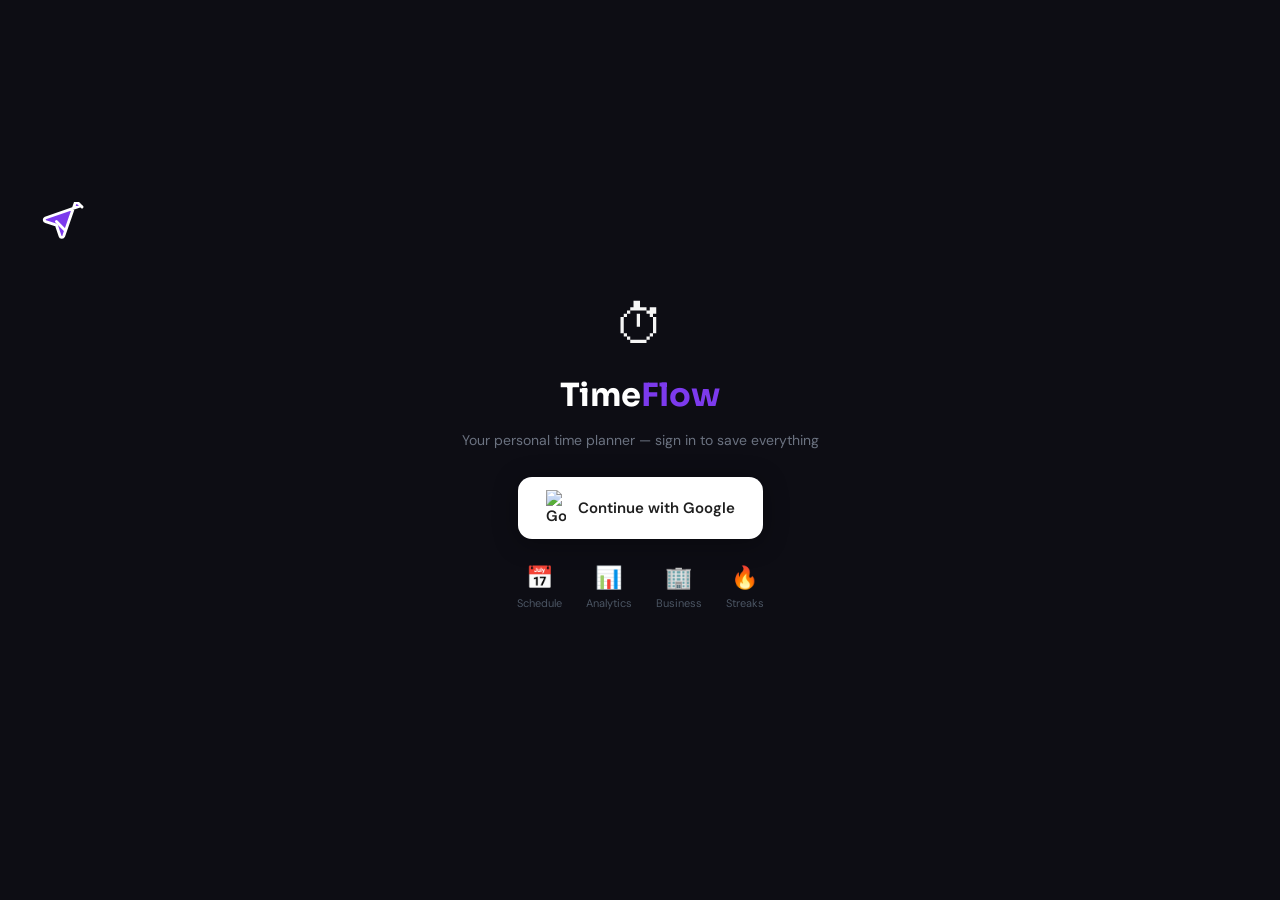
==== index.html @ 49974de7 "Add files via upload" ====
<!DOCTYPE html>
<html lang="en" data-theme="dark">
<head>
<meta charset="UTF-8"/>
<meta name="viewport" content="width=device-width,initial-scale=1.0"/>
<title>TimeFlow</title>
<link href="https://fonts.googleapis.com/css2?family=Sora:wght@300;400;500;600;700&family=DM+Sans:opsz,wght@9..40,300;9..40,400;9..40,500;9..40,600&family=DM+Mono:wght@400;500&display=swap" rel="stylesheet"/>
<link rel="stylesheet" href="./styles.css"/>
<script src="https://www.gstatic.com/firebasejs/10.12.0/firebase-app-compat.js"></script>
<script src="https://www.gstatic.com/firebasejs/10.12.0/firebase-auth-compat.js"></script>
<script src="https://www.gstatic.com/firebasejs/10.12.0/firebase-firestore-compat.js"></script>
<script>
  firebase.initializeApp({
    apiKey:            "AIzaSyArU10zwd41PATcY2y_8FD_S7LjR1ptXCE",
    authDomain:        "timeblocks1.firebaseapp.com",
    projectId:         "timeblocks1",
    storageBucket:     "timeblocks1.firebasestorage.app",
    messagingSenderId: "465443568359",
    appId:             "1:465443568359:web:a42b056897aaa08cbd4042",
    measurementId:     "G-REDSQV5JEK"
  });
  window.TF_DB   = firebase.firestore();
  window.TF_AUTH = firebase.auth();
</script>
</head>
<body>

<!-- LOGIN SCREEN -->
<div id="login-screen">
  <div class="login-logo">⏱</div>
  <div class="login-title">Time<span>Flow</span></div>
  <div class="login-sub">Your personal time planner — sign in to save everything</div>
  <button id="google-login-btn">
    <img src="https://www.gstatic.com/firebasejs/ui/2.0.0/images/auth/google.svg" width="20" alt="Google"/>
    Continue with Google
  </button>
  <div id="login-error"></div>
  <div class="login-features">
    <div class="login-feat"><span>📅</span><span>Schedule</span></div>
    <div class="login-feat"><span>📊</span><span>Analytics</span></div>
    <div class="login-feat"><span>🏢</span><span>Business</span></div>
    <div class="login-feat"><span>🔥</span><span>Streaks</span></div>
  </div>
</div>

<!-- MAIN APP -->
<div id="app" style="display:none">
<nav id="sidebar">
  <div class="sb-logo">
    <div class="sb-logo-icon">⏱</div>
    <div class="sb-logo-text">Time<span>Flow</span></div>
  </div>
  <div class="sb-user" onclick="switchView('profile')">
    <div class="sb-user-avatar" id="sb-av">🐱</div>
    <div class="sb-user-info">
      <div class="sb-user-name">Time Architect</div>
      <div class="sb-user-level" id="sb-lvl">Level 1</div>
    </div>
  </div>
  <div class="sb-nav">
    <div class="sb-nav-section">
      <div class="sb-nav-section-label">Main</div>
      <button class="nav-item active" data-view="home"            onclick="switchView('home')">           <span class="ni">📅</span>Schedule</button>
      <button class="nav-item"        data-view="categories"      onclick="switchView('categories')">     <span class="ni">🗂</span>Categories</button>
      <button class="nav-item"        data-view="important-dates" onclick="switchView('important-dates')"><span class="ni">📌</span>Important Dates<span class="nb" id="nb-dates"></span></button>
      <button class="nav-item"        data-view="analytics"       onclick="switchView('analytics')">      <span class="ni">📊</span>Analytics</button>
    </div>
    <div class="sb-nav-section">
      <div class="sb-nav-section-label">Social</div>
      <button class="nav-item"        data-view="stories"         onclick="switchView('stories')">        <span class="ni">📸</span>Stories</button>
      <button class="nav-item"        data-view="friends"         onclick="switchView('friends')">        <span class="ni">👥</span>Friends</button>
      <button class="nav-item"        data-view="messages"        onclick="switchView('messages')">       <span class="ni">💬</span>Messages<span class="nb" id="nb-msgs"></span></button>
    </div>
    <div class="sb-nav-section">
      <div class="sb-nav-section-label">Work</div>
      <button class="nav-item"        data-view="business"        onclick="switchView('business')">       <span class="ni">🏢</span>Business</button>
      <button class="nav-item"        data-view="employees"       onclick="switchView('employees')">      <span class="ni">💼</span>Employees</button>
    </div>
  </div>
  <div class="sb-streak" id="sb-streak-widget">
    <div class="sb-streak-top">
      <div class="sb-streak-fire" id="sb-fire">🔥</div>
      <div class="sb-streak-info">
        <div class="sb-streak-val" id="sb-streak-val">0</div>
        <div class="sb-streak-label">Day Streak</div>
      </div>
      <div class="sb-streak-pts" id="sb-pts">0 pts</div>
    </div>
    <div class="sb-streak-bar"><div class="sb-streak-fill" id="sb-streak-fill" style="width:0%"></div></div>
    <div class="sb-streak-next" id="sb-streak-next">Place a block to begin!</div>
  </div>
  <div class="sb-bottom">
    <button class="sb-ctrl-btn" id="theme-btn" onclick="toggleTheme()" title="Toggle theme">🌙</button>
    <button class="sb-ctrl-btn" id="cal-toggle-btn" onclick="toggleCalSidebar()" title="Calendar">📅</button>
    <button class="sb-ctrl-btn" onclick="toggleCatPanel()" title="Categories">🗂</button>
    <button class="sb-ctrl-btn" onclick="toggleRightPanel()" title="Activity panel">👥</button>
  </div>
</nav>

<div id="main-wrap">
  <div id="topbar">
    <button class="topbar-hamburger" onclick="document.getElementById('sidebar').classList.toggle('collapsed')">☰</button>
    <div><div class="topbar-title" id="topbar-title">Schedule</div></div>
    <div class="topbar-date-nav" id="date-nav">
      <button class="dnav-arrow" onclick="changeDate(-1)">←</button>
      <button class="today-btn" onclick="goToday()">Today</button>
      <span id="dnav-label">Today</span>
      <button class="dnav-arrow" onclick="changeDate(1)">→</button>
    </div>
    <button id="topbar-notif-btn" onclick="toggleNotif(event)">🔔<span id="topbar-notif-count" style="display:none"></span></button>
  </div>

  <!-- HOME VIEW -->
  <div class="view active" id="view-home">
    <div id="schedule-wrap">
      <div id="preset-bar">
        <span class="preset-bar-label">📌 Presets</span>
        <div id="preset-chips-wrap"></div>
        <span class="preset-bar-hint" id="preset-bar-hint" style="display:none">Save blocks via ⋯ menu</span>
      </div>
      <div id="ws-scroll">
        <div id="time-col"></div>
        <div id="grid-area"><div id="now-line"></div></div>
      </div>
    </div>
    <!-- Mobile add-block fab -->
    <button id="mob-fab" onclick="showMobileAddSheet(null)">+</button>
    <div id="cat-side-panel">
      <div class="csp-head">
        <span>Categories</span>
        <button class="csp-close" onclick="toggleCatPanel()">×</button>
      </div>
      <div id="cat-list-wrap"></div>
    </div>
  </div>

  <!-- CATEGORIES VIEW -->
  <div class="view" id="view-categories">
    <div class="view-scroll"><div class="view-inner">
      <div class="view-title">Categories</div>
      <div class="view-sub">Track how you spend your time across life areas</div>
      <div class="categories-grid" id="cat-view-grid"></div>
    </div></div>
  </div>

  <!-- IMPORTANT DATES -->
  <div class="view" id="view-important-dates">
    <div class="view-scroll"><div class="view-inner">
      <div class="view-title">Important Dates</div>
      <div class="view-sub">Birthdays, deadlines, milestones — never forget what matters</div>
      <div class="dates-grid" id="dates-grid"></div>
    </div></div>
  </div>

  <!-- ANALYTICS -->
  <div class="view" id="view-analytics">
    <div class="view-scroll"><div class="view-inner">
      <div class="view-title">Analytics</div>
      <div class="view-sub">Insights into your time and habits</div>
      <div id="analytics-content"></div>
    </div></div>
  </div>

  <!-- FRIENDS -->
  <div class="view" id="view-friends">
    <div class="view-scroll"><div class="view-inner">
      <div class="view-title">Friends</div>
      <div class="view-sub">Your network and their streaks</div>
      <!-- Add friend bar -->
      <div class="add-friend-bar">
        <div class="add-friend-tag-display" id="my-tag-display">Your tag: <span id="my-tag-val">…</span></div>
        <div class="add-friend-input-row">
          <input id="add-friend-input" class="tf-input" placeholder="Enter friend tag e.g. #ABG67852" maxlength="9"/>
          <button class="friend-btn" onclick="addFriendByTag()">Add Friend</button>
        </div>
      </div>
      <div class="friend-list" id="friend-list"></div>
    </div></div>
  </div>

  <!-- MESSAGES -->
  <div class="view" id="view-messages">
    <div class="view-scroll"><div class="view-inner">
      <div class="view-title">Messages</div>
      <div class="view-sub">Chat with your friends</div>
      <div class="friend-list" id="msg-friend-list"></div>
    </div></div>
  </div>

  <!-- BUSINESS -->
  <div class="view" id="view-business">
    <div id="biz-sidebar">
      <div class="sb-head" style="font-size:12px;font-weight:600;padding:12px">
        <span>Employees</span>
        <button class="sb-close" onclick="showAddEmpModal()" style="background:var(--accent);color:#fff;width:24px;height:24px;border-radius:7px;font-size:13px">+</button>
      </div>
      <div id="emp-list"></div>
    </div>
    <div id="biz-main">
      <div class="biz-topbar">
        <div style="display:flex;gap:7px">
          <div class="biz-stat-card"><div class="biz-stat-val" id="bs-shifts">0</div><div class="biz-stat-lbl">Shifts</div></div>
          <div class="biz-stat-card"><div class="biz-stat-val" id="bs-hours">0h</div><div class="biz-stat-lbl">Hours</div></div>
          <div class="biz-stat-card"><div class="biz-stat-val" id="bs-emp">0</div><div class="biz-stat-lbl">Staff</div></div>
          <div class="biz-stat-card"><div class="biz-stat-val" id="bs-conf">0</div><div class="biz-stat-lbl">Conflicts</div></div>
        </div>
        <div class="biz-view-controls" id="biz-view-controls">
          <button class="biz-view-btn active" data-biz-view="week" onclick="setBizViewMode('week')">Week</button>
          <button class="biz-view-btn" data-biz-view="month" onclick="setBizViewMode('month')">Month</button>
          <button class="biz-view-btn" data-biz-view="year" onclick="setBizViewMode('year')">Year</button>
        </div>
        <div class="biz-week-nav">
          <button onclick="bizChangeWeek(-1)">← Prev</button>
          <span id="biz-week-label">This Week</span>
          <button onclick="bizChangeWeek(1)">Next →</button>
        </div>
      </div>
      <div id="biz-grid-wrap"><div id="biz-grid"><div class="biz-tc" id="biz-tc"></div></div></div>
    </div>
  </div>

  <!-- PROFILE -->
  <div class="view" id="view-profile">
    <div class="view-scroll"><div class="view-inner" id="profile-inner"></div></div>
  </div>

  <!-- EMPLOYEES FINANCES -->
  <div class="view" id="view-employees">
    <div class="view-scroll"><div class="view-inner"></div></div>
  </div>

  <!-- STORIES -->
  <div class="view" id="view-stories">
    <div class="view-scroll"><div class="view-inner" id="stories-inner"></div></div>
  </div>
</div><!-- #main-wrap -->

<!-- RIGHT PANEL -->
<div id="right-panel">
  <div class="rp-section">

  <div class="rp-section" style="margin-top:20px;">
    <div class="rp-title">📋 Daily Tasks</div>
    <div style="display:flex; gap:5px; margin-bottom:10px;">
        <input id="new-task-input" class="tf-input" placeholder="Add a task..." style="flex:1;" />
        <button class="task-add-btn" onclick="addTask()">+</button>
    </div>
    <div id="task-list" style="max-height: 200px; overflow-y: auto;"></div>
  </div>


  <div class="rp-section" style="margin-top:20px;">
    <div id="plant-container" style="background:var(--surface); border:1px solid var(--border); border-radius:12px; padding:15px;"></div>
  </div>

    <div class="rp-title">🏆 Leaderboard</div>
    <div id="rp-lb"></div>
  </div>
  <div class="rp-section" style="flex:1;overflow-y:auto">
    <div class="rp-title">📡 Activity</div>
    <div id="rp-activity"></div>
  </div>
</div>

<!-- CHAT OVERLAY -->
<div id="chat-overlay" onclick="handleChatOvClick(event)">
  <div id="chat-panel">
    <div id="chat-list-view">
      <div class="chat-header">
        <div class="chat-hdr-info"><div class="chat-hdr-name">Messages</div></div>
        <button class="chat-close" onclick="toggleChat()">✕</button>
      </div>
      <div id="friend-requests-list"></div>
      <div id="chat-friend-list"></div>
    </div>
    <div id="chat-msgs-view">
      <div class="chat-header">
        <button class="chat-back" onclick="backToChatList()">←</button>
        <div class="chat-hdr-av" id="chat-av">🐱</div>
        <div class="chat-hdr-info">
          <div class="chat-hdr-name" id="chat-name">Friend</div>
          <div class="chat-hdr-status" id="chat-status">Online</div>
        </div>
        <button class="chat-close" onclick="toggleChat()">✕</button>
      </div>
      <div id="chat-scroll"></div>
      <div id="chat-typing"><div class="typing-indicator"><div class="typing-dot"></div><div class="typing-dot"></div><div class="typing-dot"></div></div></div>
      <div id="chat-input-area">
        <input id="chat-input" type="text" placeholder="Type a message…" autocomplete="off"/>
        <button id="chat-send" onclick="sendMsg()">➤</button>
      </div>
    </div>
  </div>
</div>

<!-- NOTIF OVERLAY -->
<div id="notif-overlay" onclick="closeNotif()">
  <div id="notif-dd" onclick="event.stopPropagation()">
    <div class="notif-header"><span>Notifications</span><button class="notif-clear" onclick="clearNotifs()">Clear all</button></div>
    <div id="notif-list"></div>
  </div>
</div>

<!-- MOBILE ADD BLOCK SHEET — hidden by default, opened by JS only -->
<div id="mob-sheet-overlay" style="display:none" onclick="closeMobileSheet()">
  <div id="mob-sheet" onclick="event.stopPropagation()">
    <div class="mob-sheet-handle"></div>
    <div class="mob-sheet-title">Add Block</div>
    <div class="mob-sheet-row">
      <label class="mob-sheet-lbl">Time</label>
      <select id="mob-hour" class="tf-input" style="flex:1"></select>
    </div>
    <div class="mob-sheet-row">
      <label class="mob-sheet-lbl">Duration</label>
      <div class="mob-dur-row" id="mob-dur-row">
        <button class="mob-dur-btn active" data-h="1" onclick="selectMobDur(1)">1h</button>
        <button class="mob-dur-btn" data-h="2" onclick="selectMobDur(2)">2h</button>
        <button class="mob-dur-btn" data-h="3" onclick="selectMobDur(3)">3h</button>
        <button class="mob-dur-btn" data-h="4" onclick="selectMobDur(4)">4h</button>
      </div>
    </div>
    <div class="mob-sheet-row">
      <label class="mob-sheet-lbl">Label</label>
      <input id="mob-label" type="text" class="tf-input" placeholder="What are you doing?" style="flex:1"/>
    </div>
    <div class="mob-sheet-row" style="flex-direction:column;align-items:flex-start;gap:8px">
      <label class="mob-sheet-lbl">Color</label>
      <div id="mob-color-row" class="mob-color-row"></div>
    </div>
    <div class="mob-sheet-row" style="flex-direction:column;align-items:flex-start;gap:8px">
      <label class="mob-sheet-lbl">Category</label>
      <div id="mob-cat-row" class="mob-cat-row"></div>
    </div>
    <button id="mob-add-btn" onclick="confirmMobileAdd()">Add Block</button>
  </div>
</div>

<!-- FRIEND SCHEDULE VIEWER -->
<div id="friend-sched-overlay" onclick="closeFriendSched()">
  <div id="friend-sched-panel" onclick="event.stopPropagation()">
    <div class="chat-header">
      <div class="chat-hdr-info"><div class="chat-hdr-name" id="friend-sched-name">Schedule</div></div>
      <button class="chat-close" onclick="closeFriendSched()">✕</button>
    </div>
    <div id="friend-sched-content"></div>
  </div>
</div>

<!-- MOBILE BOTTOM NAV -->
<nav id="mobile-bottom-nav">
  <button class="mbn-item active" data-view="home"       onclick="switchView('home')">      <span class="mbn-icon">📅</span><span class="mbn-label">Schedule</span></button>
  <button class="mbn-item"        data-view="categories" onclick="switchView('categories')"><span class="mbn-icon">🗂</span><span class="mbn-label">Categories</span></button>
  <button class="mbn-item"        data-view="analytics"  onclick="switchView('analytics')"> <span class="mbn-icon">📊</span><span class="mbn-label">Analytics</span></button>
  <button class="mbn-item"        data-view="stories"    onclick="switchView('stories')">   <span class="mbn-icon">📸</span><span class="mbn-label">Stories</span></button>
  <button class="mbn-item"        data-view="friends"    onclick="switchView('friends')">   <span class="mbn-icon">👥</span><span class="mbn-label">Friends</span></button>
  <button class="mbn-item"        data-view="profile"    onclick="switchView('profile')">   <span class="mbn-icon">👤</span><span class="mbn-label">Profile</span></button>
</nav>
</div><!-- #app -->

<div id="dd-portal"></div>
<div id="toast"></div>
<div id="milestone-popup">
  <div class="mp-emoji">🏆</div>
  <div class="mp-title" id="mp-title">Milestone!</div>
  <div class="mp-sub"   id="mp-sub"></div>
  <div class="mp-score" id="mp-score"></div>
</div>

<!-- SCRIPTS — ORDER IS CRITICAL -->
<script src="./js/auth.js"></script>
<script src="./js/state.js"></script>
<script src="./js/blocks.js"></script>
<script src="./js/categories.js"></script>
<script src="./js/analytics.js"></script>
<script src="./js/chat.js"></script>
<script src="./js/business.js"></script>
<script src="./js/points.js"></script>
<script src="./js/currency.js"></script>
<script src="./js/employees.js"></script>
<script src="./js/stories.js"></script>
<script src="./js/ui.js"></script>
</body>
</html>
---- styles.css ----
/* ═══════════════════════════════════════════════
   CSS VARIABLES — DARK & LIGHT THEME
═══════════════════════════════════════════════ */
:root,[data-theme="dark"]{
  --bg:#121212;--sb-bg:#181818;--panel-bg:#202020;--card-bg:#1B1B1B;
  --accent:#7C3AED;--accent2:#3B82F6;--accent3:#22C55E;--accent4:#10B981;
  --text:#F5F5F5;--text2:#D1D5DB;--muted:#9CA3AF;--border:rgba(255,255,255,.07);
  --border2:rgba(255,255,255,.12);--sh:rgba(0,0,0,.46);
  --block-shadow:0 10px 28px rgba(0,0,0,.32);
  --glow:0 0 26px rgba(124,58,237,.22);
  --row-h:64px;--sb-w:228px;--rp-w:286px;
}
[data-theme="light"]{
  --bg:#F7F8FA;--sb-bg:#FFFFFF;--panel-bg:#FFFFFF;--card-bg:#F3F4F6;
  --accent:#7C3AED;--accent2:#3B82F6;--accent3:#16A34A;--accent4:#059669;
  --text:#111827;--text2:#374151;--muted:#6B7280;--border:rgba(17,24,39,.08);
  --border2:rgba(17,24,39,.14);--sh:rgba(15,23,42,.10);
  --block-shadow:0 10px 28px rgba(17,24,39,.08);
  --glow:0 0 18px rgba(124,58,237,.14);
}

/* ═══════════════════════════════════════════════
   RESET & BASE
═══════════════════════════════════════════════ */
*,*::before,*::after{box-sizing:border-box;margin:0;padding:0}
html,body{height:100%;font-family:'DM Sans',sans-serif;background:var(--bg);color:var(--text);overflow:hidden;transition:background .3s,color .3s}
::-webkit-scrollbar{width:4px;height:4px}
::-webkit-scrollbar-track{background:transparent}
::-webkit-scrollbar-thumb{background:var(--border2);border-radius:2px}
::-webkit-scrollbar-thumb:hover{background:var(--muted)}
button{font-family:'DM Sans',sans-serif;cursor:pointer}
input,textarea{font-family:'DM Sans',sans-serif}
a{color:inherit;text-decoration:none}

/* ═══════════════════════════════════════════════
   APP SHELL
═══════════════════════════════════════════════ */
#app{display:flex;height:100vh;width:100vw;overflow:hidden;position:relative}

/* ═══════════════════════════════════════════════
   LEFT SIDEBAR
═══════════════════════════════════════════════ */
#sidebar{
  width:var(--sb-w);flex-shrink:0;height:100vh;background:var(--sb-bg);
  border-right:1px solid var(--border);display:flex;flex-direction:column;
  overflow:hidden;transition:width .3s cubic-bezier(.4,0,.2,1),transform .3s;
  z-index:40;position:relative
}
#sidebar.collapsed{width:0;border:none}

/* Logo */
.sb-logo{
  display:flex;align-items:center;gap:10px;padding:20px 18px 14px;
  border-bottom:1px solid var(--border);flex-shrink:0
}
.sb-logo-icon{
  width:34px;height:34px;border-radius:10px;
  background:linear-gradient(135deg,var(--accent),var(--accent2));
  display:flex;align-items:center;justify-content:center;font-size:17px;
  flex-shrink:0;box-shadow:var(--glow)
}
.sb-logo-text{font-family:'Sora',sans-serif;font-size:17px;font-weight:700;color:var(--text);letter-spacing:-.02em}
.sb-logo-text span{background:linear-gradient(90deg,var(--accent),var(--accent2));-webkit-background-clip:text;-webkit-text-fill-color:transparent}

/* User profile mini */
.sb-user{
  display:flex;align-items:center;gap:10px;padding:12px 16px;
  border-bottom:1px solid var(--border);flex-shrink:0;cursor:pointer;
  transition:background .15s;border-radius:0
}
.sb-user:hover{background:rgba(255,255,255,.05)}
.sb-user-avatar{
  width:32px;height:32px;border-radius:50%;
  background:linear-gradient(135deg,var(--accent),var(--accent3));
  display:flex;align-items:center;justify-content:center;font-size:16px;flex-shrink:0;
  border:2px solid var(--border2)
}
.sb-user-info{flex:1;min-width:0}
.sb-user-name{font-size:12.5px;font-weight:600;white-space:nowrap;overflow:hidden;text-overflow:ellipsis}
.sb-user-level{font-size:10px;color:var(--accent);font-family:'DM Mono',monospace;font-weight:500}

/* Nav */
.sb-nav{flex:1;overflow-y:auto;padding:10px 8px}
.sb-nav-section{margin-bottom:16px}
.sb-nav-section-label{font-size:9px;text-transform:uppercase;letter-spacing:.12em;color:var(--muted);padding:0 8px;margin-bottom:4px;font-weight:600}
.nav-item{
  display:flex;align-items:center;gap:12px;padding:10px 12px;border-radius:12px;
  border:none;background:none;color:var(--text2);font-size:12.5px;font-weight:600;
  width:100%;text-align:left;transition:all .18s ease;cursor:pointer;position:relative;
  white-space:nowrap
}
.nav-item:hover{background:rgba(255,255,255,.06);color:var(--text);transform:translateX(2px)}
.nav-item.active{background:linear-gradient(90deg,rgba(124,58,237,.24),rgba(59,130,246,.12));color:var(--text);border:1px solid rgba(124,58,237,.22);box-shadow:inset 3px 0 0 var(--accent)}
.nav-item .ni{font-size:16px;flex-shrink:0;width:22px;text-align:center}
.nav-item .nb{min-width:18px;height:18px;background:var(--accent);border-radius:9px;font-size:9px;color:#fff;display:flex;align-items:center;justify-content:center;font-weight:700;padding:0 4px;margin-left:auto}

/* Streak mini widget */
.sb-streak{
  margin:10px;padding:12px;border-radius:12px;
  background:linear-gradient(135deg,rgba(124,58,237,.2),rgba(6,182,212,.1));
  border:1px solid rgba(124,58,237,.25);flex-shrink:0
}
.sb-streak-top{display:flex;align-items:center;gap:8px;margin-bottom:8px}
.sb-streak-fire{font-size:20px}
.sb-streak-info{flex:1}
.sb-streak-val{font-family:'DM Mono',monospace;font-size:16px;font-weight:700;color:var(--accent);line-height:1}
.sb-streak-label{font-size:9.5px;color:var(--muted)}
.sb-streak-pts{font-family:'DM Mono',monospace;font-size:13px;color:var(--accent2);font-weight:600}
.sb-streak-bar{height:4px;background:var(--border2);border-radius:2px;overflow:hidden}
.sb-streak-fill{height:100%;background:linear-gradient(90deg,var(--accent),var(--accent2));border-radius:2px;transition:width .5s ease}
.sb-streak-next{font-size:9px;color:var(--muted);margin-top:4px}

/* Bottom controls */
.sb-bottom{padding:10px;border-top:1px solid var(--border);flex-shrink:0;display:flex;gap:6px}
.sb-ctrl-btn{
  flex:1;padding:7px 0;border-radius:9px;border:1px solid var(--border2);
  background:none;color:var(--muted);font-size:14px;transition:all .15s;
  display:flex;align-items:center;justify-content:center;gap:4px
}
.sb-ctrl-btn:hover{background:var(--border);color:var(--text)}
.sb-ctrl-btn.active{background:rgba(124,58,237,.2);color:var(--accent);border-color:rgba(124,58,237,.4)}

/* ═══════════════════════════════════════════════
   MAIN CONTENT AREA
═══════════════════════════════════════════════ */
#main-wrap{flex:1;display:flex;flex-direction:column;overflow:hidden;min-width:0}

/* Top bar */
#topbar{
  flex-shrink:0;height:58px;display:flex;align-items:center;
  padding:0 20px;gap:12px;background:var(--sb-bg);border-bottom:1px solid var(--border);
  z-index:30;position:relative;backdrop-filter:blur(10px)
}
.topbar-hamburger{
  width:32px;height:32px;border:none;background:none;color:var(--text2);
  font-size:18px;display:flex;align-items:center;justify-content:center;
  border-radius:8px;transition:background .15s;flex-shrink:0;cursor:pointer
}
.topbar-hamburger:hover{background:var(--border)}
.topbar-title{font-family:'Sora',sans-serif;font-size:15px;font-weight:600;color:var(--text);letter-spacing:-.01em}
.topbar-subtitle{font-size:11px;color:var(--muted);margin-left:2px}
.topbar-date-nav{display:flex;align-items:center;gap:6px;margin-left:auto}
.topbar-date-nav.hidden{display:none}
.dnav-arrow{
  width:28px;height:28px;border-radius:8px;border:1px solid var(--border2);
  background:none;color:var(--text2);font-size:13px;display:flex;align-items:center;justify-content:center;
  transition:all .15s;cursor:pointer
}
.dnav-arrow:hover{background:var(--accent);color:#fff;border-color:var(--accent)}
#dnav-label{font-family:'DM Mono',monospace;font-size:11px;color:var(--text2);min-width:130px;text-align:center;font-weight:500}
.today-btn{
  padding:6px 14px;border-radius:999px;border:1px solid var(--border2);
  background:var(--card-bg);color:var(--text2);font-size:10.5px;transition:all .18s ease;cursor:pointer;font-weight:600
}
.today-btn:hover,.today-btn.active{background:linear-gradient(135deg,var(--accent),var(--accent2));color:#fff;border-color:transparent;box-shadow:var(--glow)}

/* Notif button */
#topbar-notif-btn{
  width:32px;height:32px;border-radius:8px;border:none;background:none;
  color:var(--text2);font-size:17px;display:flex;align-items:center;justify-content:center;
  position:relative;transition:background .15s;cursor:pointer;flex-shrink:0
}
#topbar-notif-btn:hover{background:var(--border)}
#topbar-notif-count{
  position:absolute;top:-2px;right:-2px;min-width:16px;height:16px;
  background:#EF4444;border-radius:8px;font-size:8px;color:#fff;
  display:flex;align-items:center;justify-content:center;font-weight:700;padding:0 3px;
  border:2px solid var(--sb-bg)
}

/* View container */
.view{display:none;flex:1;overflow:hidden;flex-direction:column}
.view.active{display:flex}
.view-scroll{flex:1;overflow-y:auto;overflow-x:hidden}
.view-inner{padding:22px 24px;max-width:960px;margin:0 auto}
.view-title{font-family:'Sora',sans-serif;font-size:20px;font-weight:700;margin-bottom:4px;letter-spacing:-.02em}
.view-sub{font-size:12px;color:var(--muted);margin-bottom:22px}

/* ═══════════════════════════════════════════════
   PRESET BAR (top of schedule workspace)
═══════════════════════════════════════════════ */
#preset-bar{
  flex-shrink:0;height:38px;display:flex;align-items:center;gap:8px;
  padding:0 12px;background:var(--sb-bg);border-bottom:1px solid var(--border);
  overflow:hidden;
}
.preset-bar-label{
  font-size:9px;font-weight:700;text-transform:uppercase;letter-spacing:.1em;
  color:var(--muted);white-space:nowrap;flex-shrink:0;
}
#preset-chips-wrap{
  display:flex;align-items:center;gap:5px;overflow-x:auto;flex:1;
  scrollbar-width:none;
}
#preset-chips-wrap::-webkit-scrollbar{display:none}
.preset-chip{
  display:inline-flex;align-items:center;gap:5px;
  padding:3px 9px 3px 6px;border-radius:20px;
  border:1px solid var(--border2);background:var(--card-bg);
  cursor:grab;white-space:nowrap;font-size:11px;color:var(--text2);
  transition:background .12s,transform .1s;flex-shrink:0;user-select:none;
}
.preset-chip:hover{background:var(--border);color:var(--text);transform:translateY(-1px)}
.preset-chip:active{cursor:grabbing}
.preset-chip-dot{width:8px;height:8px;border-radius:50%;flex-shrink:0}
.preset-bar-hint{font-size:10px;color:var(--muted);font-style:italic;white-space:nowrap}

/* ═══════════════════════════════════════════════
   SCHEDULE / HOME VIEW
═══════════════════════════════════════════════ */
#view-home{flex-direction:row!important}
#schedule-wrap{flex:1;display:flex;flex-direction:column;overflow:hidden;min-width:0}
#ws-scroll{flex:1;overflow-y:auto;overflow-x:hidden;display:flex}
#time-col{flex-shrink:0;width:52px;background:var(--sb-bg);border-right:1px solid var(--border);height:calc(var(--row-h)*24)}
.time-label{
  height:var(--row-h);display:flex;align-items:flex-start;justify-content:flex-end;
  padding:5px 8px 0 0;font-family:'DM Mono',monospace;font-size:9px;color:var(--muted);
  border-bottom:1px solid var(--border)
}
.time-label.cur-hr{color:var(--accent);font-weight:500}
#grid-area{flex:1;position:relative;height:calc(var(--row-h)*24);min-width:200px}
.grid-row{position:absolute;left:0;right:0;height:var(--row-h);border-bottom:1px solid var(--border);transition:background .1s}
.grid-row:nth-child(even){background:rgba(255,255,255,.012)}
.grid-row.cur-hr-row{background:rgba(124,58,237,.06)}
.grid-row.drop-hl{background:rgba(124,58,237,.18)!important}
#now-line{
  position:absolute;left:0;right:0;height:2px;
  background:linear-gradient(90deg,var(--accent),var(--accent2));
  z-index:8;pointer-events:none;display:flex;align-items:center
}
#now-line::before{content:'';width:8px;height:8px;border-radius:50%;background:var(--accent);margin-left:-4px;flex-shrink:0;box-shadow:var(--glow)}

/* ═══════════════════════════════════════════════
   BLOCKS
═══════════════════════════════════════════════ */
.block{
  position:absolute;min-width:130px;width:210px;height:calc(var(--row-h) - 6px);
  border-radius:14px;padding:9px 30px 9px 12px;cursor:move;
  box-shadow:var(--block-shadow);user-select:none;overflow:visible;
  transition:box-shadow .18s ease,transform .18s ease,outline-color .18s ease,top .18s ease,left .18s ease;z-index:10;
  border:1px solid rgba(255,255,255,.09);backdrop-filter:blur(6px)
}
.block:hover{z-index:20;transform:translateY(-2px) scale(1.01);box-shadow:0 14px 30px rgba(0,0,0,.34)}
.block.dragging{
  box-shadow:0 20px 50px rgba(0,0,0,.6);z-index:100;opacity:.9;
  transform:rotate(.5deg) scale(1.06)!important;
  transition:box-shadow .15s,transform .15s!important
}
.block.selected{outline:2px solid var(--accent);outline-offset:2px;z-index:15}
.block.conflict{outline:2px solid #EF4444;animation:conflictPulse .5s ease}
.block.valid{outline:2px solid rgba(34,197,94,.85);outline-offset:2px}
.block.cat-hl{outline:2px dashed var(--accent2)!important;outline-offset:2px;z-index:20!important}
@keyframes conflictPulse{0%,100%{outline-color:#EF4444}50%{outline-color:#fca5a5}}
.block-header{display:flex;align-items:center;gap:6px;margin-bottom:3px}
.block-cat-dot{width:7px;height:7px;border-radius:50%;flex-shrink:0;opacity:.85}
.block-cat-label{font-size:8.5px;font-weight:600;text-transform:uppercase;letter-spacing:.06em;opacity:.6;flex:1;overflow:hidden;text-overflow:ellipsis;white-space:nowrap}
.block-check{
  width:15px;height:15px;border-radius:4px;border:1.5px solid rgba(255,255,255,.4);
  background:none;cursor:pointer;display:flex;align-items:center;justify-content:center;
  transition:all .15s;flex-shrink:0;font-size:9px;color:transparent
}
.block-check.done{background:var(--accent4);border-color:var(--accent4);color:#fff}
.block-text{
  outline:none;font-size:12px;line-height:1.4;min-height:18px;
  word-break:break-word;cursor:text;max-height:calc(var(--row-h) - 40px);overflow:auto
}
.block-text:empty::before{content:attr(data-ph);opacity:.35;pointer-events:none}
.block-menu-btn{
  position:absolute;top:5px;right:5px;width:18px;height:18px;border-radius:5px;
  border:none;background:rgba(255,255,255,.12);cursor:pointer;font-size:11px;
  display:flex;align-items:center;justify-content:center;opacity:0;transition:opacity .15s;z-index:3
}
.block:hover .block-menu-btn{opacity:1}
.block-menu-btn:hover{background:rgba(255,255,255,.25)}
.block-resize-b{
  position:absolute;bottom:2px;left:14px;right:26px;height:5px;
  cursor:s-resize;border-radius:3px;background:rgba(255,255,255,.15);opacity:0;transition:opacity .15s
}
.block:hover .block-resize-b{opacity:1}
.block-resize-r{
  position:absolute;top:4px;bottom:4px;right:-3px;width:6px;
  cursor:col-resize;border-radius:3px;background:rgba(255,255,255,.15);opacity:0;transition:opacity .15s
}
.block:hover .block-resize-r{opacity:1}
.block.completed{opacity:.6}
.block.completed .block-text{text-decoration:line-through}

/* +pts popup */
.pts-pop{
  position:fixed;font-family:'DM Mono',monospace;font-size:14px;font-weight:700;
  color:var(--accent2);pointer-events:none;z-index:9998;
  text-shadow:0 0 12px rgba(6,182,212,.6);animation:ptsFloat 1.4s ease forwards;white-space:nowrap
}
@keyframes ptsFloat{0%{opacity:1;transform:translateY(0) scale(1)}20%{opacity:1;transform:translateY(-16px) scale(1.15)}100%{opacity:0;transform:translateY(-60px) scale(.8)}}

/* ═══════════════════════════════════════════════
   CATEGORIES SIDE PANEL (in Home view)
═══════════════════════════════════════════════ */
#cat-side-panel{
  width:0;flex-shrink:0;background:var(--panel-bg);border-left:1px solid var(--border);
  height:100%;overflow:hidden;transition:width .3s cubic-bezier(.4,0,.2,1);
  display:flex;flex-direction:column
}
#cat-side-panel.open{width:220px}
.csp-head{
  padding:14px 14px 10px;border-bottom:1px solid var(--border);
  font-family:'Sora',sans-serif;font-size:13px;font-weight:600;flex-shrink:0;
  display:flex;align-items:center;justify-content:space-between
}
.csp-close{width:22px;height:22px;border-radius:6px;border:none;background:none;color:var(--muted);cursor:pointer;font-size:14px;display:flex;align-items:center;justify-content:center;transition:background .15s}
.csp-close:hover{background:var(--border)}
#cat-list-wrap{flex:1;overflow-y:auto;padding:8px}
.cat-item{
  display:flex;align-items:center;gap:8px;padding:8px 10px;border-radius:9px;
  margin-bottom:3px;cursor:pointer;transition:background .12s;
  border:1px solid transparent
}
.cat-item:hover{background:var(--border)}
.cat-item.active-cat{background:rgba(124,58,237,.15);border-color:rgba(124,58,237,.3)}
.cat-dot{width:11px;height:11px;border-radius:50%;flex-shrink:0}
.cat-name{font-size:12px;font-weight:500;flex:1}
.cat-hours{font-family:'DM Mono',monospace;font-size:10px;color:var(--muted)}
.cat-bar{height:3px;background:var(--border2);border-radius:2px;margin-top:3px;overflow:hidden}
.cat-bar-fill{height:100%;border-radius:2px;transition:width .5s ease}

/* ═══════════════════════════════════════════════
   RIGHT PANEL
═══════════════════════════════════════════════ */
#right-panel{
  width:var(--rp-w);flex-shrink:0;height:100vh;background:var(--sb-bg);
  border-left:1px solid var(--border);display:flex;flex-direction:column;
  overflow:hidden;transition:width .3s,opacity .2s;z-index:30
}
#right-panel.hidden{width:0;opacity:0;pointer-events:none}
.rp-section{padding:14px;border-bottom:1px solid var(--border)}
.rp-title{font-family:'Sora',sans-serif;font-size:12px;font-weight:700;text-transform:uppercase;letter-spacing:.06em;color:var(--muted);margin-bottom:10px}
/* Leaderboard */
.lb-item{display:flex;align-items:center;gap:8px;padding:7px 0;border-bottom:1px solid var(--border);cursor:pointer;transition:opacity .15s}
.lb-item:last-child{border:none}
.lb-item:hover{opacity:.8}
.lb-rank{font-family:'DM Mono',monospace;font-size:12px;font-weight:700;width:22px;text-align:center;flex-shrink:0}
.lb-rank.r1{color:#F59E0B}.lb-rank.r2{color:#94A3B8}.lb-rank.r3{color:#B87333}
.lb-av{width:30px;height:30px;border-radius:50%;display:flex;align-items:center;justify-content:center;font-size:16px;flex-shrink:0;background:var(--card-bg)}
.lb-info{flex:1;min-width:0}
.lb-name{font-size:11.5px;font-weight:500;white-space:nowrap;overflow:hidden;text-overflow:ellipsis}
.lb-meta{font-size:9.5px;color:var(--muted);font-family:'DM Mono',monospace}
.lb-score{font-family:'DM Mono',monospace;font-size:11.5px;color:var(--accent);font-weight:600}
.online-dot{display:inline-block;width:6px;height:6px;border-radius:50%;background:#10B981;margin-left:4px;vertical-align:middle}
/* Activity feed */
.activity-item{display:flex;align-items:flex-start;gap:8px;padding:8px 0;border-bottom:1px solid var(--border)}
.activity-item:last-child{border:none}
.act-icon{font-size:15px;flex-shrink:0;margin-top:1px}
.act-body{flex:1;min-width:0}
.act-text{font-size:11px;color:var(--text2);line-height:1.4}
.act-time{font-size:9.5px;color:var(--muted);font-family:'DM Mono',monospace;margin-top:2px}

/* ═══════════════════════════════════════════════
   IMPORTANT DATES VIEW
═══════════════════════════════════════════════ */
.dates-grid{display:grid;grid-template-columns:repeat(auto-fill,minmax(190px,1fr));gap:14px;margin-top:4px}
.date-card{
  border-radius:14px;padding:16px;cursor:pointer;position:relative;
  transition:transform .2s,box-shadow .2s;border:1px solid var(--border);overflow:hidden
}
.date-card:hover{transform:translateY(-3px);box-shadow:0 12px 32px var(--sh)}
.date-card-top{display:flex;align-items:flex-start;justify-content:space-between;margin-bottom:8px}
.date-card-emoji{font-size:28px}
.date-card-pin{font-size:12px;opacity:.7}
.date-card-title{font-size:13.5px;font-weight:600;margin-bottom:4px;font-family:'Sora',sans-serif}
.date-card-date{font-size:11px;font-family:'DM Mono',monospace;margin-bottom:6px;opacity:.7}
.date-card-desc{font-size:11px;opacity:.65;line-height:1.5}
.date-card-actions{position:absolute;top:10px;right:10px;display:none;gap:4px}
.date-card:hover .date-card-actions{display:flex}
.date-action-btn{
  width:22px;height:22px;border-radius:6px;border:none;cursor:pointer;
  font-size:11px;display:flex;align-items:center;justify-content:center;
  background:rgba(255,255,255,.15);color:#fff;transition:background .12s
}
.date-action-btn:hover{background:rgba(255,255,255,.3)}
.date-card.pinned::after{content:'📌';position:absolute;top:8px;right:8px;font-size:12px}
.add-date-card{
  border-radius:14px;padding:16px;border:2px dashed var(--border2);
  display:flex;flex-direction:column;align-items:center;justify-content:center;gap:6px;
  cursor:pointer;transition:all .2s;min-height:130px;color:var(--muted)
}
.add-date-card:hover{border-color:var(--accent);color:var(--accent);background:rgba(124,58,237,.06)}
.add-date-icon{font-size:26px;opacity:.5}
.add-date-text{font-size:12px;font-weight:500}

/* ═══════════════════════════════════════════════
   CATEGORIES VIEW
═══════════════════════════════════════════════ */
.categories-grid{display:grid;grid-template-columns:repeat(auto-fill,minmax(160px,1fr));gap:12px;margin-top:8px}
.cat-view-card{
  border-radius:14px;padding:16px;border:1px solid var(--border);
  background:var(--card-bg);cursor:pointer;transition:transform .2s,box-shadow .2s
}
.cat-view-card:hover{transform:translateY(-2px);box-shadow:0 8px 24px var(--sh)}
.cat-view-emoji{font-size:26px;margin-bottom:8px}
.cat-view-name{font-size:13px;font-weight:600;margin-bottom:4px;font-family:'Sora',sans-serif}
.cat-view-hours{font-family:'DM Mono',monospace;font-size:11px;color:var(--muted);margin-bottom:6px}
.cat-view-bar{height:4px;background:var(--border2);border-radius:2px;overflow:hidden}
.cat-view-fill{height:100%;border-radius:2px}

/* ═══════════════════════════════════════════════
   ANALYTICS VIEW
═══════════════════════════════════════════════ */
.an-grid{display:grid;grid-template-columns:1fr 1fr;gap:16px;margin-bottom:16px}
.an-card{background:var(--card-bg);border:1px solid var(--border);border-radius:14px;padding:18px;box-shadow:0 2px 12px var(--sh)}
.an-card.full{grid-column:1/-1}
.an-card-title{font-family:'Sora',sans-serif;font-size:13px;font-weight:600;margin-bottom:3px}
.an-card-sub{font-size:10.5px;color:var(--muted);margin-bottom:14px}
.stat-row{display:grid;grid-template-columns:repeat(4,1fr);gap:10px;margin-bottom:16px}
.stat-card{background:var(--card-bg);border:1px solid var(--border);border-radius:12px;padding:14px;text-align:center}
.stat-val{font-family:'DM Mono',monospace;font-size:22px;font-weight:700;color:var(--accent)}
.stat-lbl{font-size:9px;color:var(--muted);margin-top:2px}
.pie-wrap{display:flex;align-items:center;gap:22px;flex-wrap:wrap}
.pie-legend{display:flex;flex-direction:column;gap:6px;flex:1;min-width:140px}
.pie-legend-item{display:flex;align-items:center;gap:7px;font-size:11px;cursor:pointer;transition:opacity .15s}
.pie-legend-item:hover{opacity:.7}
.pie-legend-dot{width:10px;height:10px;border-radius:3px;flex-shrink:0}
.bar-chart{display:flex;align-items:flex-end;gap:4px;height:100px;padding-bottom:18px}
.bar-col{display:flex;flex-direction:column;align-items:center;flex:1;height:100%;justify-content:flex-end}
.bar-fill{width:100%;border-radius:3px 3px 0 0;min-height:2px;position:relative;transition:height .6s ease;cursor:pointer}
.bar-fill:hover::after{content:attr(data-tip);position:absolute;top:-22px;left:50%;transform:translateX(-50%);background:var(--card-bg);color:var(--text);font-size:8px;padding:2px 5px;border-radius:4px;white-space:nowrap;border:1px solid var(--border2);z-index:5;pointer-events:none}
.bar-lbl{font-size:7.5px;color:var(--muted);margin-top:3px;font-family:'DM Mono',monospace}
.insight-box{padding:14px;border-radius:10px;background:linear-gradient(135deg,rgba(124,58,237,.15),rgba(6,182,212,.08));border:1px solid rgba(124,58,237,.25);margin-top:6px}
.insight-text{font-size:12.5px;line-height:1.7;color:var(--text2)}
.suggestion-item{display:flex;align-items:center;gap:8px;padding:8px 0;border-bottom:1px solid var(--border);font-size:12px}
.suggestion-item:last-child{border:none}
.suggestion-icon{font-size:15px;flex-shrink:0}

/* ═══════════════════════════════════════════════
   SOCIAL VIEWS (Friends/Messages)
═══════════════════════════════════════════════ */
.friend-list{display:flex;flex-direction:column;gap:6px;margin-top:4px}
.friend-card{
  display:flex;align-items:center;gap:12px;padding:12px 14px;border-radius:12px;
  background:var(--card-bg);border:1px solid var(--border);transition:transform .15s,box-shadow .15s;cursor:pointer
}
.friend-card:hover{transform:translateX(3px);box-shadow:0 4px 16px var(--sh)}
.friend-av{width:38px;height:38px;border-radius:50%;display:flex;align-items:center;justify-content:center;font-size:20px;flex-shrink:0;background:var(--panel-bg);position:relative}
.friend-online{position:absolute;bottom:1px;right:1px;width:10px;height:10px;border-radius:50%;background:#10B981;border:2px solid var(--card-bg)}
.friend-offline{background:var(--muted)!important}
.friend-info{flex:1;min-width:0}
.friend-name{font-size:13px;font-weight:500}
.friend-meta{font-size:10.5px;color:var(--muted);font-family:'DM Mono',monospace}
.friend-actions{display:flex;gap:6px;flex-shrink:0}
.friend-btn{
  padding:5px 11px;border-radius:8px;border:1px solid var(--border2);
  background:none;color:var(--text2);font-size:11px;transition:all .15s;cursor:pointer
}
.friend-btn:hover{background:var(--accent);color:#fff;border-color:var(--accent)}

/* CHAT */
#chat-overlay{
  position:fixed;inset:0;z-index:200;pointer-events:none;
  background:rgba(0,0,0,0);transition:background .25s
}
#chat-overlay.open{pointer-events:all;background:rgba(0,0,0,.5)}
#chat-panel{
  position:absolute;top:0;right:-390px;width:370px;height:100vh;
  background:var(--sb-bg);border-left:1px solid var(--border);
  display:flex;flex-direction:column;transition:right .3s cubic-bezier(.4,0,.2,1)
}
#chat-overlay.open #chat-panel{right:0}
.chat-header{display:flex;align-items:center;gap:10px;padding:14px 16px;border-bottom:1px solid var(--border);flex-shrink:0;background:var(--panel-bg)}
.chat-back{width:28px;height:28px;border-radius:8px;border:none;background:none;color:var(--text2);cursor:pointer;font-size:14px;display:flex;align-items:center;justify-content:center;transition:background .15s;flex-shrink:0}
.chat-back:hover{background:var(--border)}
.chat-hdr-av{width:34px;height:34px;border-radius:50%;background:var(--card-bg);display:flex;align-items:center;justify-content:center;font-size:18px;flex-shrink:0}
.chat-hdr-info{flex:1;min-width:0}
.chat-hdr-name{font-size:13px;font-weight:600}
.chat-hdr-status{font-size:10px;color:var(--muted)}
.chat-hdr-status.online{color:#10B981}
.chat-close{width:28px;height:28px;border-radius:8px;border:none;background:none;color:var(--muted);cursor:pointer;font-size:16px;display:flex;align-items:center;justify-content:center;transition:background .15s;flex-shrink:0}
.chat-close:hover{background:var(--border)}
#chat-friend-list{flex:1;overflow-y:auto;padding:8px}
.chat-fitem{
  display:flex;align-items:center;gap:10px;padding:10px;border-radius:10px;
  cursor:pointer;transition:background .12s;margin-bottom:2px
}
.chat-fitem:hover{background:var(--border)}
.cfi-av{position:relative;flex-shrink:0}
.cfi-avatar{width:38px;height:38px;border-radius:50%;background:var(--card-bg);display:flex;align-items:center;justify-content:center;font-size:20px}
.cfi-dot{position:absolute;bottom:1px;right:1px;width:9px;height:9px;border-radius:50%;background:#10B981;border:2px solid var(--sb-bg)}
.cfi-offline{background:var(--muted)!important}
.cfi-info{flex:1;min-width:0}
.cfi-name{font-size:12.5px;font-weight:500}
.cfi-preview{font-size:10.5px;color:var(--muted);white-space:nowrap;overflow:hidden;text-overflow:ellipsis}
.cfi-time{font-size:9px;color:var(--muted);font-family:'DM Mono',monospace;white-space:nowrap}
#chat-msgs-view{display:none;flex:1;flex-direction:column;overflow:hidden}
#chat-msgs-view.active{display:flex}
#chat-scroll{flex:1;overflow-y:auto;padding:12px;display:flex;flex-direction:column;gap:8px}
.msg-row{display:flex;align-items:flex-end;gap:7px}
.msg-row.me{flex-direction:row-reverse}
.msg-av{width:26px;height:26px;border-radius:50%;background:var(--card-bg);display:flex;align-items:center;justify-content:center;font-size:14px;flex-shrink:0;margin-bottom:2px}
.msg-content{display:flex;flex-direction:column;max-width:70%}
.msg-row.me .msg-content{align-items:flex-end}
.msg-bubble{
  width:fit-content;padding:8px 13px;border-radius:16px;font-size:12.5px;line-height:1.5;
  word-break:break-word
}
.msg-row.them .msg-bubble{background:var(--card-bg);border-bottom-left-radius:4px;color:var(--text)}
.msg-row.me .msg-bubble{background:linear-gradient(135deg,var(--accent),rgba(124,58,237,.8));color:#fff;border-bottom-right-radius:4px}
.msg-time{font-size:8px;color:var(--muted);font-family:'DM Mono',monospace;margin-top:3px}
#chat-typing{display:none;padding:0 12px 6px}
.typing-indicator{display:flex;align-items:center;gap:4px;padding:8px 13px;background:var(--card-bg);border-radius:16px;border-bottom-left-radius:4px;width:fit-content}
.typing-dot{width:5px;height:5px;border-radius:50%;background:var(--muted);animation:tDot 1.2s infinite}
.typing-dot:nth-child(2){animation-delay:.2s}.typing-dot:nth-child(3){animation-delay:.4s}
@keyframes tDot{0%,60%,100%{transform:translateY(0)}30%{transform:translateY(-6px)}}
#chat-input-area{display:flex;align-items:center;gap:8px;padding:10px 12px;border-top:1px solid var(--border);flex-shrink:0}
#chat-input{
  flex:1;padding:9px 14px;border:1px solid var(--border2);border-radius:20px;
  background:var(--card-bg);color:var(--text);font-size:12.5px;outline:none;transition:border-color .15s
}
#chat-input:focus{border-color:var(--accent)}
#chat-send{
  width:35px;height:35px;border-radius:50%;border:none;
  background:linear-gradient(135deg,var(--accent),var(--accent2));color:#fff;
  font-size:14px;display:flex;align-items:center;justify-content:center;
  transition:transform .15s,opacity .15s;cursor:pointer;flex-shrink:0
}
#chat-send:hover{transform:scale(1.08)}

/* ═══════════════════════════════════════════════
   PROFILE VIEW
═══════════════════════════════════════════════ */
.profile-hero{
  background:linear-gradient(135deg,rgba(124,58,237,.25),rgba(6,182,212,.15));
  border:1px solid rgba(124,58,237,.3);border-radius:18px;
  padding:24px;margin-bottom:22px;display:flex;align-items:center;gap:20px
}
.ph-avatar{
  width:72px;height:72px;border-radius:50%;background:linear-gradient(135deg,var(--accent),var(--accent3));
  display:flex;align-items:center;justify-content:center;font-size:34px;flex-shrink:0;
  border:3px solid rgba(255,255,255,.2);position:relative
}
.ph-lvl{
  position:absolute;bottom:-4px;right:-4px;background:var(--accent2);color:#fff;
  font-size:9px;font-weight:700;padding:2px 7px;border-radius:8px;
  font-family:'DM Mono',monospace;border:2px solid var(--sb-bg)
}
.ph-stats{flex:1}
.ph-name{font-family:'Sora',sans-serif;font-size:22px;font-weight:700;letter-spacing:-.02em}
.ph-tag{font-size:11px;color:var(--muted);margin-bottom:12px}
.ph-row{display:flex;gap:12px;flex-wrap:wrap}
.ph-stat{background:rgba(255,255,255,.07);padding:8px 14px;border-radius:10px;text-align:center;min-width:70px}
.ph-stat-val{font-family:'DM Mono',monospace;font-size:16px;font-weight:700;color:var(--accent)}
.ph-stat-lbl{font-size:9px;color:var(--muted);margin-top:1px}
.xp-section{margin-top:14px}
.xp-bar{height:6px;background:rgba(255,255,255,.1);border-radius:3px;overflow:hidden;margin:4px 0}
.xp-fill{height:100%;background:linear-gradient(90deg,var(--accent),var(--accent2));border-radius:3px;transition:width .8s ease}
.xp-label{display:flex;justify-content:space-between;font-size:9px;color:var(--muted)}
/* Chars */
.chars-section{margin-top:4px}
.chars-rarity-label{font-size:9px;font-weight:700;text-transform:uppercase;letter-spacing:.1em;margin:16px 0 8px;display:flex;align-items:center;gap:8px}
.chars-rarity-label::after{content:'';flex:1;height:1px;background:var(--border)}
.chars-grid{display:grid;grid-template-columns:repeat(auto-fill,minmax(120px,1fr));gap:10px}
.char-card{
  background:var(--card-bg);border:1px solid var(--border);border-radius:12px;
  padding:13px;text-align:center;cursor:pointer;transition:transform .2s,box-shadow .2s;position:relative
}
.char-card:hover:not(.locked){transform:translateY(-3px);box-shadow:0 8px 24px var(--sh)}
.char-card.locked{opacity:.35;cursor:default;filter:grayscale(.7)}
.char-card.active-char{border-color:var(--accent);box-shadow:0 0 0 2px rgba(124,58,237,.3)}
.char-emoji{font-size:30px;margin-bottom:5px;display:block}
.char-name{font-size:11px;font-weight:600}
.char-rarity{font-size:8px;font-weight:700;text-transform:uppercase;letter-spacing:.08em;margin-top:2px}
.char-bonus{font-size:8.5px;color:var(--muted);margin-top:2px}
.char-pts{font-size:8px;color:var(--muted);font-family:'DM Mono',monospace;margin-top:3px}
.char-active-badge{position:absolute;top:5px;left:5px;background:var(--accent);color:#fff;font-size:7px;padding:1px 5px;border-radius:5px;font-weight:700;text-transform:uppercase}
.r-common{color:#8B9DC3}.r-rare{color:#5B8DD9}.r-epic{color:#9B59B6}.r-legendary{color:#E6A817}

/* ═══════════════════════════════════════════════
   BUSINESS VIEW
═══════════════════════════════════════════════ */
#view-business{flex-direction:row!important}
#biz-sidebar{
  width:200px;flex-shrink:0;background:var(--panel-bg);border-right:1px solid var(--border);
  display:flex;flex-direction:column;height:100%
}
#biz-main{flex:1;display:flex;flex-direction:column;overflow:hidden}
.biz-topbar{padding:10px 16px;border-bottom:1px solid var(--border);display:flex;align-items:center;gap:8px;flex-shrink:0;flex-wrap:wrap;background:var(--sb-bg)}
.biz-stat-card{text-align:center;padding:8px 12px;background:var(--card-bg);border:1px solid var(--border);border-radius:8px;min-width:68px}
.biz-stat-val{font-family:'DM Mono',monospace;font-size:17px;font-weight:700;color:var(--accent)}
.biz-stat-lbl{font-size:8px;color:var(--muted);margin-top:1px}
.biz-week-nav{display:flex;align-items:center;gap:6px;margin-left:auto}
.biz-week-nav button{padding:4px 10px;border:1px solid var(--border2);border-radius:7px;background:none;color:var(--text2);font-size:10.5px;cursor:pointer;transition:all .15s}
.biz-week-nav button:hover{background:var(--accent);color:#fff;border-color:var(--accent)}
#biz-week-label{font-family:'DM Mono',monospace;font-size:11px;color:var(--text2);min-width:110px;text-align:center}
#biz-grid-wrap{flex:1;overflow:auto}
#biz-grid{display:flex;min-width:max-content;position:relative}
.biz-tc{width:50px;flex-shrink:0;border-right:1px solid var(--border);background:var(--sb-bg);position:sticky;left:0;z-index:5}
.biz-tc-hdr{height:40px;border-bottom:1px solid var(--border);background:var(--sb-bg)}
.biz-tc-lbl{height:44px;display:flex;align-items:flex-start;justify-content:flex-end;padding:4px 7px 0 0;font-family:'DM Mono',monospace;font-size:8.5px;color:var(--muted);border-bottom:1px solid var(--border)}
.emp-col{width:150px;flex-shrink:0;border-right:1px solid var(--border);position:relative;background:var(--bg)}
.emp-col-hdr{height:40px;display:flex;align-items:center;padding:0 10px;gap:7px;border-bottom:1px solid var(--border);background:var(--sb-bg);position:sticky;top:0;z-index:3}
.emp-hdr-av{width:26px;height:26px;border-radius:50%;display:flex;align-items:center;justify-content:center;font-size:11px;font-weight:700;color:#fff;flex-shrink:0}
.emp-hdr-name{font-size:10px;font-weight:600;white-space:nowrap;overflow:hidden;text-overflow:ellipsis}
.emp-hdr-role{font-size:8px;color:var(--muted)}
.biz-row-bg{position:absolute;left:0;right:0;height:44px;border-bottom:1px solid var(--border)}
.biz-row-bg:nth-child(even){background:rgba(255,255,255,.015)}
.biz-shift{
  position:absolute;left:3px;right:3px;border-radius:7px;padding:4px 8px;
  cursor:move;z-index:5;overflow:hidden;display:flex;flex-direction:column;justify-content:center;
  border:1px solid rgba(255,255,255,.15);transition:box-shadow .15s
}
.biz-shift:hover{box-shadow:0 4px 16px rgba(0,0,0,.4);z-index:10}
.biz-shift-label{font-size:9.5px;font-weight:600;white-space:nowrap;overflow:hidden;text-overflow:ellipsis}
.biz-shift-time{font-size:8px;opacity:.65;font-family:'DM Mono',monospace}
.biz-shift.conflict{outline:2px solid #EF4444}
.emp-sidebar-item{
  display:flex;align-items:center;gap:8px;padding:8px 12px;
  border-bottom:1px solid var(--border);transition:background .12s;cursor:pointer;position:relative
}
.emp-sidebar-item:hover{background:var(--border)}
.emp-sb-av{width:28px;height:28px;border-radius:50%;font-size:11px;font-weight:700;color:#fff;flex-shrink:0;display:flex;align-items:center;justify-content:center}
.emp-sb-info{flex:1;min-width:0}
.emp-sb-name{font-size:11px;font-weight:500;white-space:nowrap;overflow:hidden;text-overflow:ellipsis}
.emp-sb-role{font-size:9.5px;color:var(--muted)}
.emp-sb-hrs{font-family:'DM Mono',monospace;font-size:10px;color:var(--accent);flex-shrink:0}
.emp-edit-row{display:none;position:absolute;right:8px;top:50%;transform:translateY(-50%);gap:3px}
.emp-sidebar-item:hover .emp-edit-row{display:flex}
.emp-edit-btn{width:20px;height:20px;border-radius:5px;border:none;background:var(--border2);color:var(--text2);font-size:10px;cursor:pointer;display:flex;align-items:center;justify-content:center;transition:background .12s}
.emp-edit-btn:hover{background:var(--accent);color:#fff}
.emp-col-add-btn{
  margin-left:auto;flex-shrink:0;width:20px;height:20px;border-radius:6px;
  border:none;background:var(--accent);color:#fff;font-size:15px;font-weight:700;
  cursor:pointer;display:flex;align-items:center;justify-content:center;
  line-height:1;transition:opacity .15s,transform .1s
}
.emp-col-add-btn:hover{opacity:.8;transform:scale(1.1)}

/* ═══════════════════════════════════════════════
   DROPDOWN PORTAL
═══════════════════════════════════════════════ */
#dd-portal{position:fixed;z-index:9999;top:0;left:0;pointer-events:none}
.block-dd{
  position:fixed;pointer-events:all;background:var(--panel-bg);border:1px solid var(--border2);
  border-radius:14px;box-shadow:0 16px 48px rgba(0,0,0,.5);padding:14px;width:242px;
  animation:ddIn .13s ease
}
@keyframes ddIn{from{opacity:0;transform:translateY(-6px)}to{opacity:1;transform:none}}
.dd-title{font-size:9px;text-transform:uppercase;letter-spacing:.14em;color:var(--muted);margin-bottom:8px;font-weight:600}
.dd-swatches{display:flex;flex-wrap:wrap;gap:5px;margin-bottom:8px}
.dd-swatch{width:24px;height:24px;border-radius:6px;cursor:pointer;border:2.5px solid transparent;transition:transform .1s,border-color .1s}
.dd-swatch:hover{transform:scale(1.2)}
.dd-swatch.cur{border-color:#fff}
.dd-divider{border:none;border-top:1px solid var(--border);margin:9px 0}
.dd-btn{
  width:100%;text-align:left;padding:7px 9px;border:none;background:none;
  font-size:12px;cursor:pointer;border-radius:8px;display:flex;align-items:center;gap:8px;
  color:var(--text2);transition:background .1s;font-family:'DM Sans',sans-serif
}
.dd-btn:hover{background:var(--border);color:var(--text)}
.dd-btn.danger{color:#EF4444}
.dd-btn.danger:hover{background:rgba(239,68,68,.15)}
.dd-cat-select{width:100%;padding:7px 9px;border:1px solid var(--border2);border-radius:8px;background:var(--card-bg);color:var(--text);font-size:12px;outline:none;cursor:pointer;margin-bottom:8px;font-family:'DM Sans',sans-serif}

/* ═══════════════════════════════════════════════
   NOTIFICATION DROPDOWN
═══════════════════════════════════════════════ */
#notif-overlay{position:fixed;inset:0;z-index:150;pointer-events:none}
#notif-overlay.open{pointer-events:all}
#notif-dd{
  position:fixed;top:56px;right:16px;width:310px;max-height:380px;overflow-y:auto;
  background:var(--panel-bg);border:1px solid var(--border2);border-radius:14px;
  box-shadow:0 16px 48px rgba(0,0,0,.5);z-index:151;
  opacity:0;transform:translateY(-8px);pointer-events:none;transition:opacity .2s,transform .2s
}
#notif-dd.open{opacity:1;transform:none;pointer-events:all}
.notif-header{display:flex;align-items:center;justify-content:space-between;padding:12px 14px;border-bottom:1px solid var(--border);font-size:12px;font-weight:600}
.notif-clear{font-size:10px;color:var(--accent);background:none;border:none;cursor:pointer;padding:0}
.notif-item{display:flex;align-items:flex-start;gap:9px;padding:10px 14px;border-bottom:1px solid var(--border);transition:background .12s;cursor:pointer}
.notif-item:hover{background:var(--border)}
.notif-item:last-child{border:none}
.notif-icon{font-size:16px;flex-shrink:0;margin-top:1px}
.notif-body{flex:1}
.notif-text{font-size:11.5px;line-height:1.4;color:var(--text2)}
.notif-time{font-size:9px;color:var(--muted);font-family:'DM Mono',monospace;margin-top:2px}
.notif-unread{width:7px;height:7px;border-radius:50%;background:var(--accent);flex-shrink:0;margin-top:5px}

/* ═══════════════════════════════════════════════
   MODALS
═══════════════════════════════════════════════ */
.modal-ov{position:fixed;inset:0;background:rgba(0,0,0,.6);z-index:9990;display:flex;align-items:center;justify-content:center;animation:fadeOv .2s ease;backdrop-filter:blur(4px)}
@keyframes fadeOv{from{opacity:0}to{opacity:1}}
.modal{background:var(--panel-bg);border:1px solid var(--border2);border-radius:18px;padding:26px;box-shadow:0 24px 80px rgba(0,0,0,.6);max-width:420px;width:92%;position:relative;animation:modalIn .3s cubic-bezier(.34,1.56,.64,1)}
@keyframes modalIn{from{transform:scale(.6) translateY(20px);opacity:0}to{transform:none;opacity:1}}
.modal-close{position:absolute;top:12px;right:14px;border:none;background:none;font-size:17px;cursor:pointer;color:var(--muted);line-height:1}
.modal-title{font-family:'Sora',sans-serif;font-size:18px;font-weight:700;margin-bottom:14px;letter-spacing:-.02em}
.modal-btn{
  width:100%;padding:11px;background:linear-gradient(135deg,var(--accent),rgba(124,58,237,.8));
  color:#fff;border:none;border-radius:12px;font-size:14px;font-weight:600;
  cursor:pointer;margin-top:12px;font-family:'Sora',sans-serif;transition:opacity .15s
}
.modal-btn:hover{opacity:.88}
.modal-btn.secondary{background:var(--border2);color:var(--text2)}
.modal-btn.secondary:hover{background:var(--border)}
.tf-input{
  width:100%;padding:9px 12px;border:1px solid var(--border2);border-radius:10px;
  background:var(--card-bg);color:var(--text);font-size:12.5px;outline:none;
  transition:border-color .15s;margin-bottom:8px;font-family:'DM Sans',sans-serif
}
.tf-input:focus{border-color:var(--accent)}
.tf-label{font-size:11px;color:var(--muted);margin-bottom:4px;display:block;font-weight:500}
.tf-select{padding:8px 12px;border:1px solid var(--border2);border-radius:10px;background:var(--card-bg);color:var(--text);font-size:12px;cursor:pointer;outline:none;font-family:'DM Sans',sans-serif;width:100%;margin-bottom:8px}
/* Char unlock modal */
.char-unlock-card{background:linear-gradient(135deg,rgba(124,58,237,.2),rgba(6,182,212,.1));border:1px solid rgba(124,58,237,.4);border-radius:14px;padding:16px;text-align:center;margin:12px 0}
.char-unlock-emoji{font-size:52px;display:block;animation:charReveal .6s cubic-bezier(.34,1.56,.64,1)}
@keyframes charReveal{from{transform:scale(0) rotate(-15deg);opacity:0}to{transform:scale(1) rotate(0);opacity:1}}

/* ═══════════════════════════════════════════════
   MILESTONE POPUP
═══════════════════════════════════════════════ */
#milestone-popup{
  position:fixed;top:50%;left:50%;
  transform:translate(-50%,-50%) scale(.7);
  background:var(--panel-bg);border:1px solid rgba(124,58,237,.4);
  border-radius:20px;padding:26px 34px;text-align:center;z-index:10001;
  box-shadow:0 24px 80px rgba(0,0,0,.7);opacity:0;transition:opacity .3s,transform .3s;pointer-events:none
}
#milestone-popup.show{opacity:1;transform:translate(-50%,-50%) scale(1);pointer-events:all}
.mp-emoji{font-size:40px;margin-bottom:8px}
.mp-title{font-family:'Sora',sans-serif;font-size:20px;font-weight:700}
.mp-sub{font-size:12px;color:var(--muted);margin-top:5px}
.mp-score{font-family:'DM Mono',monospace;font-size:28px;color:var(--accent2);font-weight:700;margin:10px 0}
.mp-close{margin-top:12px;padding:8px 22px;background:linear-gradient(135deg,var(--accent),var(--accent2));color:#fff;border:none;border-radius:20px;font-size:13px;cursor:pointer;transition:opacity .15s;font-family:'Sora',sans-serif}
.mp-close:hover{opacity:.85}

/* ═══════════════════════════════════════════════
   MISC UI
═══════════════════════════════════════════════ */
#toast{
  position:fixed;bottom:22px;left:50%;transform:translateX(-50%) translateY(14px);
  background:var(--panel-bg);color:var(--text);border:1px solid var(--border2);
  padding:8px 18px;border-radius:24px;font-size:12px;opacity:0;
  transition:opacity .25s,transform .25s;z-index:10000;pointer-events:none;
  white-space:nowrap;box-shadow:0 8px 24px var(--sh)
}
#toast.show{opacity:1;transform:translateX(-50%) translateY(0)}
.confetti-piece{position:fixed;width:8px;height:8px;border-radius:2px;pointer-events:none;z-index:9995;animation:cFall linear forwards}
@keyframes cFall{0%{opacity:1;transform:translateY(-10px) rotate(0)}100%{opacity:0;transform:translateY(100vh) rotate(720deg)}}

/* Grid for general views */
.two-col{display:grid;grid-template-columns:1fr 1fr;gap:14px}
.card-base{background:var(--card-bg);border:1px solid var(--border);border-radius:16px;padding:16px;box-shadow:0 8px 24px var(--sh)}

/* ═══════════════════════════════════════════════
   MOBILE
═══════════════════════════════════════════════ */
#mobile-bottom-nav{display:none}
@media(max-width:768px){
  #sidebar{display:none}
  #right-panel{display:none}
  #topbar{height:62px;padding:0 14px}
  #mobile-bottom-nav{
    display:flex;position:fixed;bottom:0;left:0;right:0;
    height:70px;background:var(--sb-bg);border-top:1px solid var(--border);
    z-index:100;padding:6px 8px 8px
  }
  .mbn-item{
    flex:1;display:flex;flex-direction:column;align-items:center;justify-content:center;
    gap:4px;border:none;background:none;cursor:pointer;padding:10px 4px;
    border-radius:14px;margin:0 3px;transition:background .15s
  }
  .mbn-item.active{background:rgba(124,58,237,.2)}
  .mbn-icon{font-size:20px;line-height:1}
  .mbn-label{font-size:9px;color:rgba(255,255,255,.55);font-family:'DM Sans',sans-serif;font-weight:600}
  [data-theme="light"] .mbn-label{color:var(--muted)}
  .mbn-item.active .mbn-label{color:var(--accent)}
  #main-wrap{padding-bottom:74px}
  .an-grid,.two-col{grid-template-columns:1fr}
  .stat-row{grid-template-columns:repeat(2,1fr)}
  .chars-grid{grid-template-columns:repeat(3,1fr)}
  #chat-panel{width:100%;right:-100%}
  .profile-hero{flex-direction:column;text-align:center}
  .ph-row{justify-content:center}
}

/* ===== Modular upgrade patches ===== */
.block.valid{outline:2px solid rgba(34,197,94,.95)!important;outline-offset:2px;}
.block.swiping{transition:none!important;}
.block.resizing-touch{outline:2px dashed var(--accent2)!important;}
.biz-view-controls{display:flex;gap:6px;align-items:center}
.biz-view-btn{padding:4px 10px;border:1px solid var(--border2);border-radius:999px;background:none;color:var(--text2);font-size:10.5px;cursor:pointer;transition:all .15s}
.biz-view-btn:hover,.biz-view-btn.active{background:rgba(124,58,237,.18);border-color:rgba(124,58,237,.45);color:var(--text)}
.biz-summary-grid{display:grid;grid-template-columns:repeat(7,minmax(120px,1fr));gap:8px;padding:14px;min-width:max-content}
.biz-summary-grid.month{grid-template-columns:repeat(7,minmax(128px,1fr));}
.biz-summary-grid.year{grid-template-columns:repeat(4,minmax(180px,1fr));}
.biz-day-card,.biz-month-card{background:var(--card-bg);border:1px solid var(--border);border-radius:14px;padding:12px;min-height:120px}
.biz-day-title,.biz-month-title{font-size:11px;font-weight:700;color:var(--text);margin-bottom:8px;font-family:'Sora',sans-serif}
.biz-chip{display:flex;align-items:center;gap:7px;padding:6px 8px;border-radius:10px;margin-bottom:6px;font-size:10.5px;color:var(--text2);background:rgba(255,255,255,.03);border:1px solid var(--border)}
.biz-chip-dot{width:9px;height:9px;border-radius:50%;flex-shrink:0}
.biz-empty{font-size:10px;color:var(--muted);font-style:italic}
#sidebar.mobile-open{transform:translateX(0)!important;display:flex!important;position:fixed;left:0;top:0;bottom:0;width:min(84vw,280px);box-shadow:0 18px 50px rgba(0,0,0,.5)}
@media(max-width:768px){
  .topbar-hamburger{display:flex}
  .block{min-width:148px}
  .block-menu-btn{opacity:1}
  #topbar{padding:0 12px}
  .biz-view-controls{order:2;width:100%}
  .biz-week-nav{margin-left:0;width:100%;justify-content:space-between}
}

/* ═══════════════════════════════════════════════
   GOOGLE LOGIN SCREEN
═══════════════════════════════════════════════ */
#login-screen{
  position:fixed;inset:0;background:#0D0D14;
  display:flex;flex-direction:column;align-items:center;justify-content:center;
  z-index:9999;gap:16px;
}
.login-logo{font-size:52px;animation:login-pulse 2s ease-in-out infinite}
@keyframes login-pulse{0%,100%{transform:scale(1)}50%{transform:scale(1.08)}}
.login-title{font-size:32px;font-weight:700;color:#fff;font-family:'Sora',sans-serif}
.login-title span{color:#7C3AED}
.login-sub{font-size:14px;color:#6B7280;margin-bottom:12px}
#google-login-btn{
  display:flex;align-items:center;gap:12px;
  background:#fff;color:#1f1f1f;border:none;border-radius:14px;
  padding:13px 28px;font-size:15px;font-weight:600;cursor:pointer;
  box-shadow:0 4px 24px rgba(0,0,0,.35);
  transition:transform .15s,box-shadow .15s;font-family:'DM Sans',sans-serif;
}
#google-login-btn:hover{transform:translateY(-2px);box-shadow:0 8px 32px rgba(0,0,0,.45)}
#google-login-btn:active{transform:translateY(0)}
#login-error{color:#EF4444;font-size:12px;margin-top:4px;display:none;max-width:300px;text-align:center}
.login-features{
  display:flex;gap:24px;margin-top:8px;
}
.login-feat{display:flex;flex-direction:column;align-items:center;gap:4px;font-size:11px;color:#4B5563}
.login-feat span:first-child{font-size:22px}

/* ═══════════════════════════════════════════════════════════════════
   DESKTOP FIXES
   • hide mobile-only elements completely on desktop
   • make resize handle much taller and more visible
═══════════════════════════════════════════════════════════════════ */

/* +1h button — visible on ALL devices, good design */
.block-mobile-extend {
  display: flex;
  position: absolute;
  bottom: 6px;
  right: 6px;
  align-items: center;
  justify-content: center;
  gap: 2px;
  background: rgba(0,0,0,.32);
  color: #fff;
  border: 1px solid rgba(255,255,255,.28);
  border-radius: 8px;
  font-size: 10px;
  font-weight: 700;
  padding: 3px 7px 3px 5px;
  cursor: pointer;
  z-index: 4;
  line-height: 1;
  letter-spacing: .02em;
  backdrop-filter: blur(4px);
  transition: background .15s, border-color .15s, transform .1s;
  user-select: none;
}
.block-mobile-extend::before {
  content: '+';
  font-size: 12px;
  font-weight: 900;
  line-height: 1;
  opacity: .85;
}
.block:hover .block-mobile-extend { background: rgba(0,0,0,.52); border-color: rgba(255,255,255,.5); }
.block-mobile-extend:hover { transform: scale(1.08); background: rgba(124,58,237,.65) !important; border-color: rgba(255,255,255,.6) !important; }
.block-mobile-extend:active { transform: scale(.95); }

/* FAB (+) add button — DESKTOP: hidden */
#mob-fab { display: none !important; }

/* Mobile sheet — use display:none on desktop; JS controls visibility via style attr */
#mob-sheet-overlay {
  position: fixed; inset: 0;
  background: rgba(0,0,0,.55);
  z-index: 500;
  align-items: flex-end;
  justify-content: center;
}

/* Friend schedule viewer — hidden until opened */
#friend-sched-overlay {
  display: none; position: fixed; inset: 0;
  background: rgba(0,0,0,.55); z-index: 600;
  align-items: center; justify-content: center;
}
#friend-sched-overlay.open { display: flex; }
#friend-sched-panel {
  background: var(--card-bg); border-radius: 18px;
  width: min(500px, 94vw); max-height: 80vh;
  display: flex; flex-direction: column; overflow: hidden;
  box-shadow: 0 24px 60px rgba(0,0,0,.5);
}
#friend-sched-content { overflow-y: auto; flex: 1; }

/* ── DESKTOP resize-bottom handle: much taller and always slightly visible ── */
.block-resize-b {
  position: absolute; bottom: 0; left: 8px; right: 8px;
  height: 14px;               /* was 5px — now 14px, easy to grab */
  cursor: s-resize;
  border-radius: 0 0 8px 8px;
  background: rgba(255,255,255,.18);
  opacity: 0;
  transition: opacity .15s, background .15s;
  display: flex; align-items: center; justify-content: center;
}
.block:hover .block-resize-b { opacity: 1; }
.block-resize-b:hover { background: rgba(255,255,255,.40); }
.resize-grip {
  font-size: 9px; letter-spacing: 2px; color: rgba(255,255,255,.7);
  user-select: none; pointer-events: none;
  line-height: 1;
}

/* ── Friends tab additions ───────────────────────────────────────────────── */
.add-friend-bar {
  background: var(--card-bg); border: 1px solid var(--border);
  border-radius: 14px; padding: 14px 16px; margin-bottom: 16px;
  display: flex; flex-direction: column; gap: 10px;
}
.add-friend-tag-display {
  font-size: 12px; color: var(--muted);
}
.add-friend-tag-display span {
  font-family: 'DM Mono', monospace; font-weight: 700;
  color: var(--accent); font-size: 14px;
}
.add-friend-input-row { display: flex; gap: 8px; }
.add-friend-input-row .tf-input { flex: 1; }
.friend-tag-badge {
  font-family: 'DM Mono', monospace; font-size: 10px;
  color: var(--accent); opacity: .7; margin-top: 1px;
}
.friend-btn-muted { opacity: .45; cursor: default; }
.friend-btn-danger {
  background: rgba(239,68,68,.12) !important;
  color: #EF4444 !important;
  border-color: rgba(239,68,68,.3) !important;
  font-size: 11px;
}
.friend-btn-danger:hover { background: rgba(239,68,68,.28) !important; }

/* ═══════════════════════════════════════════════════════════════════
   MOBILE ONLY  (≤768px)
   • show +1h button on blocks
   • show FAB
   • show bottom sheet
   • full mobile schedule layout
═══════════════════════════════════════════════════════════════════ */
@media (max-width: 768px) {

  /* Resize handle on mobile: hide (use +1h button instead) */
  .block-resize-b, .block-resize-r { display: none !important; }

  /* FAB — floating action button bottom-right */
  #mob-fab {
    display: flex !important;
    position: fixed; bottom: 86px; right: 18px;
    width: 54px; height: 54px; border-radius: 50%;
    background: linear-gradient(135deg, var(--accent), var(--accent2));
    color: #fff; font-size: 28px; font-weight: 300;
    border: none; cursor: pointer; z-index: 200;
    align-items: center; justify-content: center;
    box-shadow: 0 6px 20px rgba(124,58,237,.5);
  }

  /* Bottom sheet — JS sets display via style attr; opacity/transform handle animation */
  #mob-sheet-overlay {
    display: flex;
    position: fixed; inset: 0;
    background: rgba(0,0,0,.55);
    z-index: 500;
    align-items: flex-end;
    justify-content: center;
    opacity: 0; pointer-events: none;
    transition: opacity .2s;
  }
  #mob-sheet-overlay.open {
    opacity: 1; pointer-events: all;
  }
  #mob-sheet {
    background: var(--sb-bg);
    border-radius: 22px 22px 0 0;
    padding: 16px 18px 32px;
    width: 100%; max-height: 88vh;
    overflow-y: auto;
    transform: translateY(100%);
    transition: transform .28s cubic-bezier(.4,0,.2,1);
    display: flex; flex-direction: column; gap: 14px;
  }
  #mob-sheet-overlay.open #mob-sheet { transform: translateY(0); }
  .mob-sheet-handle {
    width: 40px; height: 4px; border-radius: 2px;
    background: rgba(255,255,255,.2);
    align-self: center; margin-bottom: 4px;
  }
  .mob-sheet-title {
    font-size: 17px; font-weight: 700;
    color: var(--text); font-family: 'Sora', sans-serif;
  }
  .mob-sheet-row {
    display: flex; align-items: center; gap: 10px;
  }
  .mob-sheet-lbl {
    font-size: 11px; font-weight: 600; color: var(--muted);
    text-transform: uppercase; letter-spacing: .05em;
    min-width: 68px;
  }
  .mob-dur-row { display: flex; gap: 8px; }
  .mob-dur-btn {
    flex: 1; padding: 8px 0; border-radius: 10px;
    font-size: 13px; font-weight: 700; cursor: pointer;
    border: 1.5px solid var(--border);
    background: var(--surface); color: var(--text);
    transition: all .15s;
  }
  .mob-dur-btn.active {
    background: var(--accent); color: #fff;
    border-color: var(--accent);
  }
  .mob-color-row {
    display: flex; flex-wrap: wrap; gap: 8px;
  }
  .mob-color-swatch {
    width: 32px; height: 32px; border-radius: 8px;
    cursor: pointer; border: 3px solid transparent;
    transition: transform .12s, border-color .12s;
  }
  .mob-color-swatch.selected {
    border-color: #fff; transform: scale(1.15);
  }
  .mob-cat-row { display: flex; flex-wrap: wrap; gap: 6px; }
  .mob-cat-chip {
    padding: 5px 10px; border-radius: 20px;
    font-size: 11px; font-weight: 600; cursor: pointer;
    border: 1.5px solid var(--border);
    background: var(--surface); color: var(--text);
    transition: all .15s; white-space: nowrap;
  }
  .mob-cat-chip.selected {
    background: rgba(124,58,237,.25);
    border-color: var(--accent); color: var(--accent);
  }
  #mob-add-btn {
    margin-top: 4px;
    width: 100%; padding: 14px;
    background: linear-gradient(135deg, var(--accent), var(--accent2));
    color: #fff; border: none; border-radius: 14px;
    font-size: 15px; font-weight: 700; cursor: pointer;
    font-family: 'DM Sans', sans-serif;
  }

  /* Schedule grid on mobile: bigger tap targets */
  .grid-row { min-height: 64px; }
  #grid-area { min-height: calc(24 * 64px); }

  /* Chat panel full-screen on mobile */
  #chat-panel { width: 100vw; right: -100vw; border-radius: 0; }
  #chat-panel.open { right: 0; }

  /* Friends */
  .add-friend-input-row { flex-direction: column; }
  .add-friend-input-row .friend-btn { width: 100%; justify-content: center; }
}

/* ═══════════════════════════════════════════════════════════════════
   BLOCK TEXT — BUG FIX 3+4
   • white-space:pre-wrap preserves line breaks (Enter key)
   • max-height removed so text fills tall blocks
   • overflow visible so text never clips
═══════════════════════════════════════════════════════════════════ */
.block-text {
  outline: none;
  font-size: 12px;
  line-height: 1.45;
  min-height: 18px;
  flex: 1;                   /* fills available block height */
  word-break: break-word;
  overflow-wrap: break-word;
  white-space: pre-wrap;     /* preserves \n and <br> line breaks */
  cursor: text;
  overflow: visible;         /* no clipping when block is tall */
  max-height: none !important; /* override old calc() constraint */
  padding-bottom: 20px;      /* room for +1h button */
}

/* ═══════════════════════════════════════════════════════════════════
   MEDIA LAYER — FEATURE 1 & 2
═══════════════════════════════════════════════════════════════════ */
.block-media-layer {
  position: absolute;
  inset: 0;
  pointer-events: none;   /* layer itself doesn't block clicks */
  z-index: 2;
  overflow: visible;
}
.block-media-item {
  position: absolute;
  pointer-events: all;   /* items themselves are interactive */
  border-radius: 6px;
  object-fit: cover;
  cursor: grab;
  border: 2px solid transparent;
  transition: border-color .15s, box-shadow .15s;
  user-select: none;
}
.block-media-item:hover {
  border-color: rgba(255,255,255,.6);
  box-shadow: 0 4px 12px rgba(0,0,0,.3);
}
.block-media-item:active { cursor: grabbing; }

/* Emoji overlay */
.block-emoji-overlay {
  position: absolute;
  top: 4px;
  right: 26px;    /* beside the ⋯ menu button */
  font-size: 16px;
  line-height: 1;
  pointer-events: none;
  z-index: 3;
  filter: drop-shadow(0 1px 3px rgba(0,0,0,.4));
}

/* ═══════════════════════════════════════════════════════════════════
   +1h BUTTON — universal, good design
═══════════════════════════════════════════════════════════════════ */
.block-mobile-extend {
  display: flex;
  position: absolute;
  bottom: 6px;
  right: 6px;
  align-items: center;
  justify-content: center;
  gap: 2px;
  background: rgba(0,0,0,.32);
  color: #fff;
  border: 1px solid rgba(255,255,255,.28);
  border-radius: 8px;
  font-size: 10px;
  font-weight: 700;
  padding: 3px 7px 3px 5px;
  cursor: pointer;
  z-index: 4;
  line-height: 1;
  letter-spacing: .02em;
  backdrop-filter: blur(4px);
  transition: background .15s, border-color .15s, transform .1s;
  user-select: none;
}
.block-mobile-extend::before {
  content: '+';
  font-size: 12px;
  font-weight: 900;
  line-height: 1;
  opacity: .85;
}
.block:hover .block-mobile-extend { background: rgba(0,0,0,.52); border-color: rgba(255,255,255,.5); }
.block-mobile-extend:hover { transform: scale(1.08); background: rgba(124,58,237,.65) !important; border-color: rgba(255,255,255,.6) !important; }
.block-mobile-extend:active { transform: scale(.95); }

.task-item {
    transition: all 0.2s ease;
}
.task-item:hover {
    transform: translateY(-2px);
    border-color: var(--accent) !important;
    box-shadow: 0 4px 12px rgba(0,0,0,0.1);
}

#plant-container {
    background: linear-gradient(135deg, rgba(255,255,255,0.03), var(--card-bg)) !important;
    border: 1px solid rgba(255,255,255,0.1) !important;
    box-shadow: inset 0 0 20px rgba(0,0,0,0.2), 0 0 10px rgba(var(--accent-rgb, 59, 130, 246), 0.2) !important;
}

.task-add-btn {
    background: var(--accent);
    color: #fff;
    border: none;
    border-radius: 6px;
    padding: 0 12px;
    cursor: pointer;
    font-weight: bold;
    transition: all 0.2s ease;
}
.task-add-btn:hover {
    transform: translateY(-2px);
    box-shadow: 0 4px 12px rgba(var(--accent-rgb, 59, 130, 246), 0.4);
    filter: brightness(1.1);
}

/* ═══════════════════════════════════════════════
   EMOJI PICKER
═══════════════════════════════════════════════ */
#chat-emoji-btn {
  width: 35px;
  height: 35px;
  border-radius: 50%;
  border: none;
  background: var(--card-bg);
  color: var(--text);
  font-size: 16px;
  display: flex;
  align-items: center;
  justify-content: center;
  transition: background .15s;
  cursor: pointer;
  flex-shrink: 0;
}
#chat-emoji-btn:hover { background: var(--border); }
#emoji-picker-container {
  position: relative;
}
#emoji-picker {
  display: none;
  position: absolute;
  bottom: 45px;
  right: 0;
  width: 260px;
  background: var(--panel-bg);
  border: 1px solid var(--border2);
  border-radius: 12px;
  box-shadow: 0 8px 24px var(--sh);
  padding: 10px;
  grid-template-columns: repeat(6, 1fr);
  gap: 6px;
  z-index: 1000;
  max-height: 200px;
  overflow-y: auto;
}
#emoji-picker.open {
  display: grid;
}
.emoji-option {
  font-size: 20px;
  cursor: pointer;
  text-align: center;
  padding: 4px;
  border-radius: 6px;
  transition: background .15s;
  user-select: none;
}
.emoji-option:hover {
  background: var(--border);
}

/* ════════════════════════════════════════════════════════════════════════════
   STORIES CSS
   ════════════════════════════════════════════════════════════════════════════ */

#view-stories {
  display: none;
  flex-direction: column;
  height: 100%;
}
#view-stories.active {
  display: flex;
}

#story-feed-wrap {
  padding: 20px;
  border-bottom: 1px solid var(--border);
}

.story-feed {
  display: flex;
  gap: 15px;
  overflow-x: auto;
  padding-bottom: 10px;
  scrollbar-width: none;
}
.story-feed::-webkit-scrollbar {
  display: none;
}

.story-feed-card {
  width: 120px;
  height: 213px; /* 9:16 approx for 120px */
  border-radius: 12px;
  overflow: hidden;
  position: relative;
  background: var(--surface);
  border: 1px solid var(--border);
  cursor: pointer;
  flex-shrink: 0;
}

.story-feed-preview {
  width: 100%;
  height: 100%;
  position: absolute;
  top: 0;
  left: 0;
  pointer-events: none;
  transform: scale(0.33); /* scale down */
  transform-origin: top left;
  width: 360px; /* 3x */
  height: 640px; /* 3x */
}

.story-feed-author {
  position: absolute;
  bottom: 0;
  left: 0;
  right: 0;
  background: rgba(0,0,0,0.6);
  color: #fff;
  font-size: 11px;
  padding: 5px;
  text-align: center;
  backdrop-filter: blur(4px);
}

#story-gallery-wrap {
  padding: 20px;
  flex: 1;
  overflow-y: auto;
}

.story-gallery {
  display: grid;
  grid-template-columns: repeat(auto-fill, minmax(120px, 1fr));
  gap: 15px;
  margin-top: 15px;
}

.story-gallery-card {
  width: 100%;
  aspect-ratio: 9/16;
  border-radius: 12px;
  background: var(--surface);
  border: 1px solid var(--border);
  overflow: hidden;
  cursor: pointer;
  position: relative;
  transition: transform 0.2s, border-color 0.2s;
}
.story-gallery-card:hover {
  transform: translateY(-2px);
  border-color: var(--accent);
}

.story-gallery-preview {
  width: 360px;
  height: 640px;
  transform-origin: top left;
  transform: scale(0.33);
  pointer-events: none;
}

/* Modal */
#story-preview-overlay {
  position: fixed;
  top: 0; left: 0; right: 0; bottom: 0;
  background: rgba(0,0,0,0.9);
  z-index: 10000;
  display: flex;
  flex-direction: column;
  align-items: center;
  justify-content: center;
}

.story-preview-content {
  width: 360px;
  height: 640px;
  background: var(--card-bg);
  position: relative;
  overflow: hidden;
  border-radius: 16px;
  box-shadow: 0 10px 30px rgba(0,0,0,0.5);
}

.story-preview-controls {
  margin-top: 20px;
  display: flex;
  gap: 15px;
}

/* Edit Zones */
.story-edit-img-zone {
  position: absolute;
  top: 0; left: 0; right: 0; bottom: 0;
  background: rgba(255,255,255,0.05);
  display: flex;
  align-items: center;
  justify-content: center;
  cursor: pointer;
  z-index: 1;
  transition: background 0.2s;
}
.story-edit-img-zone:hover {
  background: rgba(255,255,255,0.1);
}
.placeholder-icon {
  font-size: 40px;
  opacity: 0.5;
}

.story-edit-text-zone {
  position: absolute;
  z-index: 2;
  font-family: inherit;
  color: #fff;
  outline: none;
  cursor: text;
  min-width: 10px;
  min-height: 1em;
}
.story-edit-text-zone:empty:before {
  content: attr(data-placeholder);
  opacity: 0.7;
}

/* Specific Templates CSS */
.story-tpl-polaroid { background: #f0f0f0; width:100%; height:100%; display:flex; flex-direction:column; align-items:center; padding-top: 40px; position: relative; }
.polaroid-tape { position:absolute; top: 10px; left: 50%; transform: translateX(-50%) rotate(-2deg); width: 100px; height: 25px; background: rgba(255,255,255,0.4); box-shadow: 0 1px 3px rgba(0,0,0,0.2); z-index: 3; }
.story-tpl-polaroid .story-edit-img-zone { position:relative; width: 300px; height: 300px; background:#000; box-shadow: inset 0 0 10px #000; }
.story-tpl-polaroid .story-edit-text-zone { position:relative; width:300px; margin-top:20px; color:#333; font-family: 'Marker Felt', 'Comic Sans MS', cursive; font-size: 24px; text-align:center; }

.story-tpl-win95 { background: #008080; width:100%; height:100%; display:flex; align-items:center; justify-content:center; }
.win95-content { background:#c0c0c0; border: 2px solid; border-color: #fff #808080 #808080 #fff; padding: 2px; width: 300px; display:flex; flex-direction:column; }
.win95-header { background: #000080; color: #fff; padding: 2px 4px; font-weight: bold; font-family: 'Courier New', Courier, monospace; display:flex; justify-content:space-between; }
.win95-btn { background: #c0c0c0; color: #000; border: 1px solid; border-color: #fff #000 #000 #fff; padding: 0 4px; font-size: 12px; cursor:pointer;}
.story-tpl-win95 .story-edit-img-zone { position:relative; width: 64px; height: 64px; margin: 20px auto; background:transparent;}
.story-tpl-win95 .story-edit-text-zone { position:relative; color:#000; font-family: 'Courier New', Courier, monospace; font-size: 14px; text-align:center; margin-bottom: 20px; }
.win95-ok-btn { margin: 0 auto 10px; padding: 4px 20px; border: 2px solid; border-color: #fff #000 #000 #fff; background: #c0c0c0; font-family: 'Courier New'; cursor:pointer; color:#000;}

.story-tpl-scrapbook { background: #e8dcc4; width:100%; height:100%; display:flex; align-items:center; justify-content:center; position:relative; }
.scrapbook-paper { width: 80%; height: 60%; background: #fff; box-shadow: 2px 2px 10px rgba(0,0,0,0.1); transform: rotate(-3deg); padding: 20px; position:relative; }
.story-tpl-scrapbook .story-edit-img-zone { position:relative; width:100%; height: 70%; background:#f5f5f5; }
.story-tpl-scrapbook .story-edit-text-zone { position:relative; color:#2c3e50; font-family: 'Brush Script MT', cursive; font-size: 28px; margin-top:20px; text-align:center; }
.scrapbook-tape { position:absolute; width: 60px; height: 20px; background: rgba(255,200,200,0.5); transform: rotate(-45deg); top: -5px; left: -10px; z-index:4;}
.scrapbook-tape.t2 { transform: rotate(45deg); top: -5px; left: auto; right: -10px; background: rgba(200,255,200,0.5);}

.story-tpl-y2k { background: linear-gradient(135deg, #ff9a9e 0%, #fecfef 99%, #fecfef 100%); width:100%; height:100%; position:relative; }
.sparkle { position:absolute; font-size:30px; z-index:3; animation: pulse 1s infinite alternate; }
.s1 { top:10%; left:10%; } .s2 { top:20%; right:15%; font-size:40px; } .s3 { bottom:15%; left:20%; }
.story-tpl-y2k .story-edit-text-zone { bottom: 30px; left:0; width:100%; text-align:center; font-family: 'Comic Sans MS', cursive; color: #ff1493; text-shadow: 2px 2px 0 #fff; font-size: 32px; font-weight:bold; }

.story-tpl-8bit { background: #000; width:100%; height:100%; position:relative; font-family: 'Courier New', Courier, monospace; color:#39ff14; }
.story-tpl-8bit .story-edit-text-zone { bottom: 20%; width:100%; text-align:center; font-size:24px; text-shadow: 2px 2px 0 #000; }
.pixel-hearts { position:absolute; top:20px; left:20px; font-size: 20px; letter-spacing: 5px; z-index:3; }

.story-tpl-vaporwave { background: linear-gradient(to bottom, #ff007f, #00ffff); width:100%; height:100%; position:relative; overflow:hidden;}
.vaporwave-grid { position:absolute; bottom:0; left:-50%; width:200%; height:30%; background: linear-gradient(transparent 90%, #00ffff 100%), linear-gradient(90deg, transparent 90%, #00ffff 100%); background-size: 20px 20px, 20px 20px; transform: perspective(200px) rotateX(60deg); }
.vaporwave-sun { position:absolute; bottom:20%; left:50%; transform:translateX(-50%); width:150px; height:150px; background: linear-gradient(to bottom, #ffff00, #ff007f); border-radius:50%; z-index:2; }
.story-tpl-vaporwave .story-edit-text-zone { bottom: 50%; width:100%; text-align:center; font-family: serif; font-style:italic; font-size:40px; color:#fff; text-shadow: 2px 2px 4px #ff007f; letter-spacing: 5px; z-index:3;}

.story-tpl-ios-notif { background: #000; width:100%; height:100%; position:relative; display:flex; align-items:center; justify-content:center; }
.ios-notif-bubble { background: rgba(255,255,255,0.85); backdrop-filter: blur(10px); border-radius: 16px; padding: 15px; width: 320px; position:relative; z-index:3; }
.ios-notif-header { display:flex; align-items:center; margin-bottom: 8px; font-size:12px; color:rgba(0,0,0,0.6); }
.app-name { font-weight:bold; margin-left:5px; flex:1; }
.story-tpl-ios-notif .story-edit-text-zone { position:relative; color:#000; font-family:-apple-system, BlinkMacSystemFont, 'Segoe UI', Roboto, Helvetica, Arial, sans-serif; font-size:15px; font-weight:500; }

.story-tpl-vhs { background:#000; width:100%; height:100%; position:relative; font-family: monospace; color:#fff; }
.vhs-overlay { position:absolute; top:0; left:0; width:100%; height:100%; background: repeating-linear-gradient(0deg, rgba(255,255,255,0.05) 0px, rgba(255,255,255,0.05) 1px, transparent 1px, transparent 2px); z-index:2; pointer-events:none; }
.vhs-text-top { position:absolute; top:30px; left:30px; font-size:24px; z-index:3; text-shadow: 2px 0 0 red, -2px 0 0 blue; }
.story-tpl-vhs .story-edit-text-zone { bottom:30px; right:30px; text-align:right; font-size:24px; z-index:3; text-shadow: 2px 0 0 red, -2px 0 0 blue; }

.story-tpl-filmstrip { background: #111; border-left: 20px dashed #333; border-right: 20px dashed #333; width:100%; height:100%; position:relative; box-sizing:border-box;}
.story-tpl-filmstrip .story-edit-img-zone { margin: 20px; height: calc(100% - 100px); background:#222; }
.story-tpl-filmstrip .story-edit-text-zone { bottom: 30px; width:100%; text-align:center; color:#fff; font-family:serif; font-style:italic; font-size: 24px; }

.story-tpl-neon { background: #1a1a2e; width:100%; height:100%; position:relative; }
.story-tpl-neon .story-edit-text-zone { top: 50%; transform:translateY(-50%); width:100%; text-align:center; font-family:'Pacifico', cursive, sans-serif; font-size: 48px; color: #fff; text-shadow: 0 0 5px #fff, 0 0 10px #fff, 0 0 20px #ff00de, 0 0 40px #ff00de, 0 0 80px #ff00de; z-index:3; }

.story-tpl-magazine { background:#fff; width:100%; height:100%; position:relative; display:flex; flex-direction:column; padding: 20px; box-sizing:border-box;}
.mag-header { font-family: serif; font-size: 60px; font-weight:bold; letter-spacing: -2px; text-align:center; margin-bottom: 10px; color:#000; z-index:3; }
.story-tpl-magazine .story-edit-img-zone { position:relative; flex:1; background:#f0f0f0; margin-bottom: 20px; }
.story-tpl-magazine .story-edit-text-zone { position:relative; color:#000; font-family:sans-serif; font-weight:bold; font-size: 32px; z-index:3; text-align:left; line-height:1.1; }

.story-tpl-receipt { background:#fff; width:100%; height:100%; position:relative; padding:40px 20px; box-sizing:border-box; font-family:monospace; color:#000; border-top: 10px dotted #ccc; border-bottom: 10px dotted #ccc;}
.receipt-header { text-align:center; font-size:24px; font-weight:bold; border-bottom: 1px dashed #000; padding-bottom:10px; margin-bottom: 20px; z-index:3; position:relative;}
.story-tpl-receipt .story-edit-img-zone { position:relative; height: 300px; background:#f5f5f5; margin-bottom: 20px; filter: grayscale(100%) contrast(1.2); }
.story-tpl-receipt .story-edit-text-zone { position:relative; font-size: 18px; z-index:3; }
.receipt-barcode { font-size:40px; text-align:center; margin-top:20px; z-index:3; position:relative;}

.story-tpl-music { background: linear-gradient(45deg, #2c3e50, #3498db); width:100%; height:100%; position:relative; display:flex; flex-direction:column; align-items:center; justify-content:center; }
.story-tpl-music .story-edit-img-zone { position:relative; width:200px; height:200px; border-radius:20px; background:#111; box-shadow: 0 10px 30px rgba(0,0,0,0.5); margin-bottom: 40px; }
.music-controls { font-size:30px; color:#fff; display:flex; gap:30px; margin-bottom:30px; z-index:3; position:relative;}
.story-tpl-music .story-edit-text-zone { position:relative; color:#fff; font-family:sans-serif; font-size:24px; font-weight:bold; text-align:center; z-index:3;}

.story-tpl-cloud { background: linear-gradient(to bottom, #a1c4fd 0%, #c2e9fb 100%); width:100%; height:100%; position:relative; }
.story-tpl-cloud .story-edit-text-zone { top:40%; width:100%; text-align:center; font-family:'Comic Sans MS', cursive; font-size:36px; color:#fff; text-shadow: 2px 2px 10px rgba(0,0,0,0.2); z-index:3; }

.story-tpl-ransom { background:#efece1; width:100%; height:100%; position:relative; padding:20px; box-sizing:border-box;}
.story-tpl-ransom .story-edit-text-zone { position:relative; color:#000; font-family:Impact, fantasy; font-size:40px; text-transform:uppercase; z-index:3; margin-top:300px;}
.story-tpl-ransom .story-edit-text-zone:empty:before { background:#000; color:#fff; padding:5px; }

.story-tpl-cyberpunk { background:#0a0a2a; width:100%; height:100%; position:relative; border: 5px solid #00ff00; box-sizing:border-box; }
.story-tpl-cyberpunk .story-edit-text-zone { bottom:40px; left:20px; font-family:monospace; color:#00ff00; font-size:24px; text-shadow: 0 0 5px #00ff00; z-index:3; }

.story-tpl-pastel { background:#fdfbfb; background-image: linear-gradient(120deg, #e0c3fc 0%, #8ec5fc 100%); width:100%; height:100%; position:relative; padding:20px; box-sizing:border-box;}
.story-tpl-pastel .story-edit-img-zone { border-radius: 50%; width:200px; height:200px; margin: 100px auto 0; position:relative; background:#fff;}
.story-tpl-pastel .story-edit-text-zone { position:relative; text-align:center; font-family:serif; font-style:italic; font-size:32px; color:#555; margin-top:40px; z-index:3; }

.story-tpl-holo { background: linear-gradient(45deg, #ff00cc, #3333ff, #00ccff); background-size: 200% 200%; animation: holo 3s ease infinite; width:100%; height:100%; position:relative; }
@keyframes holo { 0%{background-position:0% 50%} 50%{background-position:100% 50%} 100%{background-position:0% 50%} }
.story-tpl-holo .story-edit-text-zone { top:50%; transform:translateY(-50%); width:100%; text-align:center; font-family:sans-serif; font-weight:900; font-size:48px; color:transparent; -webkit-text-stroke: 2px #fff; z-index:3;}

.story-tpl-comic { background:#fff; width:100%; height:100%; position:relative; border: 10px solid #000; box-sizing:border-box; padding:20px;}
.comic-bubble { position:absolute; top:40px; left:20px; background:#fff; border: 4px solid #000; border-radius: 50%; padding:20px; z-index:3; min-width: 100px; text-align:center;}
.story-tpl-comic .story-edit-text-zone { position:relative; font-family:'Comic Sans MS', cursive; font-weight:bold; font-size:24px; color:#000; }

.story-tpl-gothic { background:#111; width:100%; height:100%; position:relative; padding:20px; box-sizing:border-box;}
.gothic-border { border: 2px solid #555; height:100%; padding:20px; box-sizing:border-box; border-radius: 20px 20px 0 0; position:relative; display:flex; flex-direction:column; justify-content:flex-end;}
.story-tpl-gothic .story-edit-text-zone { position:relative; color:#888; font-family:serif; font-size:28px; text-align:center; margin-bottom:40px; z-index:3;}

@keyframes pulse {
  0% { transform: scale(1); }
  100% { transform: scale(1.2); }
}
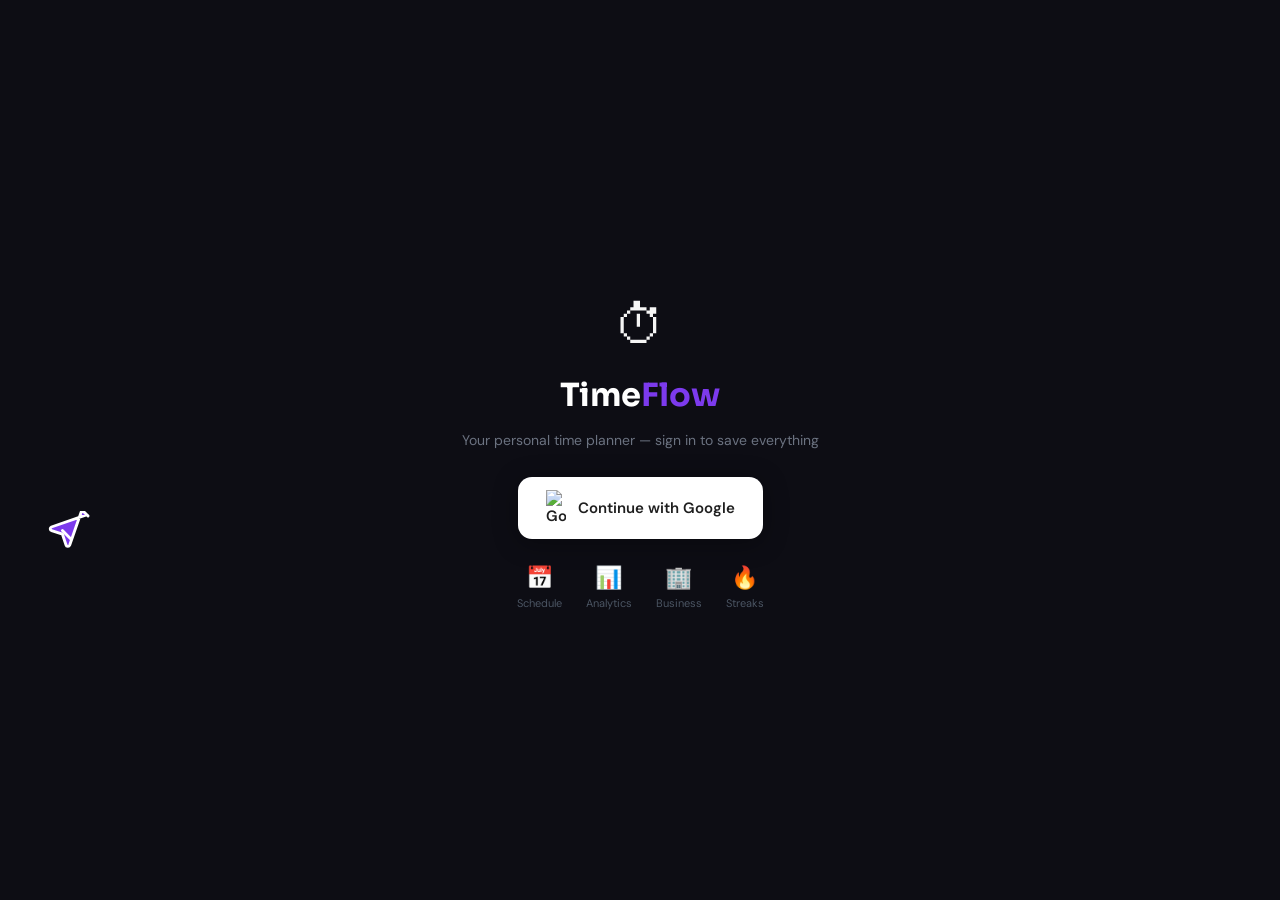
==== commit b45cb106: "Add files via upload" ====
--- a/index.html
+++ b/index.html
@@ -174,6 +174,7 @@
           <button class="friend-btn" onclick="addFriendByTag()">Add Friend</button>
         </div>
       </div>
+      <div id="friend-requests-list-main" style="margin: 14px 0;"></div>
       <div class="friend-list" id="friend-list"></div>
     </div></div>
   </div>
--- a/styles.css
+++ b/styles.css
@@ -1520,3 +1520,226 @@
   100% { transform: scale(1.2); }
 }
 
+
+/* Instagram-style grouped story viewer */
+.story-group-card {
+  box-shadow: 0 0 0 3px rgba(255, 105, 180, 0.35);
+}
+
+.story-count-badge {
+  position: absolute;
+  top: 7px;
+  right: 7px;
+  min-width: 22px;
+  height: 22px;
+  padding: 0 7px;
+  border-radius: 999px;
+  background: rgba(0, 0, 0, 0.72);
+  color: #fff;
+  font-size: 12px;
+  font-weight: 800;
+  display: flex;
+  align-items: center;
+  justify-content: center;
+  z-index: 5;
+  border: 1px solid rgba(255,255,255,0.35);
+}
+
+#story-viewer-overlay {
+  position: fixed;
+  inset: 0;
+  z-index: 9999;
+  display: none;
+  align-items: center;
+  justify-content: center;
+  background: rgba(0,0,0,0.82);
+  padding: 20px;
+}
+
+.story-viewer-shell {
+  width: min(420px, 94vw);
+  height: min(760px, 92vh);
+  position: relative;
+  border-radius: 22px;
+  overflow: hidden;
+  background: #111;
+  box-shadow: 0 20px 80px rgba(0,0,0,0.6);
+}
+
+.story-viewer-content {
+  width: 360px;
+  height: 640px;
+  position: absolute;
+  top: 50%;
+  left: 50%;
+  transform: translate(-50%, -50%) scale(var(--story-viewer-scale, 1));
+  transform-origin: center;
+  pointer-events: none;
+}
+
+.story-viewer-progress {
+  position: absolute;
+  top: 12px;
+  left: 12px;
+  right: 12px;
+  display: flex;
+  gap: 5px;
+  z-index: 10;
+}
+
+.story-progress-bar {
+  flex: 1;
+  height: 4px;
+  border-radius: 999px;
+  background: rgba(255,255,255,0.35);
+  overflow: hidden;
+}
+
+.story-progress-fill {
+  width: 0;
+  height: 100%;
+  background: #fff;
+  border-radius: inherit;
+}
+
+.story-progress-fill.active {
+  width: 100%;
+}
+
+.story-viewer-header {
+  position: absolute;
+  top: 24px;
+  left: 12px;
+  right: 12px;
+  display: flex;
+  align-items: center;
+  justify-content: space-between;
+  z-index: 11;
+  color: #fff;
+  text-shadow: 0 1px 3px rgba(0,0,0,0.7);
+}
+
+.story-viewer-author {
+  display: flex;
+  align-items: center;
+  gap: 8px;
+  font-size: 14px;
+  font-weight: 800;
+}
+
+.story-bubble-avatar-img,
+.story-bubble-avatar-emoji {
+  width: 30px;
+  height: 30px;
+  border-radius: 50%;
+  border: 2px solid #fff;
+  object-fit: cover;
+  display: flex;
+  align-items: center;
+  justify-content: center;
+  background: rgba(255,255,255,0.2);
+}
+
+.story-viewer-count {
+  opacity: 0.75;
+  font-weight: 700;
+  font-size: 12px;
+}
+
+.story-viewer-close {
+  width: 34px;
+  height: 34px;
+  border: 0;
+  border-radius: 999px;
+  background: rgba(0,0,0,0.38);
+  color: #fff;
+  font-size: 26px;
+  line-height: 1;
+  cursor: pointer;
+}
+
+.story-viewer-nav {
+  position: absolute;
+  top: 0;
+  bottom: 0;
+  width: 50%;
+  border: 0;
+  background: transparent;
+  z-index: 9;
+  cursor: pointer;
+}
+
+.story-viewer-prev { left: 0; }
+.story-viewer-next { right: 0; }
+
+@media (max-height: 720px) {
+  .story-viewer-content { --story-viewer-scale: 0.86; }
+}
+
+@media (max-width: 420px) {
+  .story-viewer-content { --story-viewer-scale: 0.88; }
+}
+
+.story-viewer-delete {
+  margin-left: auto;
+  margin-right: 8px;
+  border: 0;
+  border-radius: 999px;
+  padding: 7px 12px;
+  background: rgba(255,255,255,0.18);
+  color: #fff;
+  font-size: 13px;
+  font-weight: 700;
+  cursor: pointer;
+  align-items: center;
+  justify-content: center;
+}
+
+.story-viewer-delete:hover {
+  background: rgba(255,255,255,0.28);
+}
+
+/* Story schedule linking */
+.story-schedule-link-wrap{
+  width:100%;
+  display:flex;
+  flex-direction:column;
+  gap:6px;
+  margin-right:auto;
+}
+.story-schedule-link-label{
+  font-size:11px;
+  font-weight:700;
+  color:var(--muted);
+}
+.story-schedule-link-select{
+  width:100%;
+  border:1px solid var(--border);
+  background:var(--card);
+  color:var(--text);
+  border-radius:10px;
+  padding:10px 12px;
+  font-size:13px;
+  outline:none;
+}
+.story-linked-schedule-badge{
+  position:absolute;
+  left:14px;
+  right:14px;
+  bottom:14px;
+  z-index:20;
+  display:flex;
+  align-items:center;
+  gap:10px;
+  padding:10px 12px;
+  border-radius:16px;
+  background:rgba(15,23,42,.78);
+  color:white;
+  backdrop-filter:blur(10px);
+  box-shadow:0 8px 24px rgba(0,0,0,.25);
+  pointer-events:none;
+}
+.story-linked-schedule-badge span{font-size:20px;line-height:1;}
+.story-linked-schedule-badge strong{display:block;font-size:12px;line-height:1.2;white-space:nowrap;overflow:hidden;text-overflow:ellipsis;max-width:100%;}
+.story-linked-schedule-badge small{display:block;font-size:10px;opacity:.82;margin-top:2px;}
+.story-viewer-content,.story-feed-preview{position:relative;}
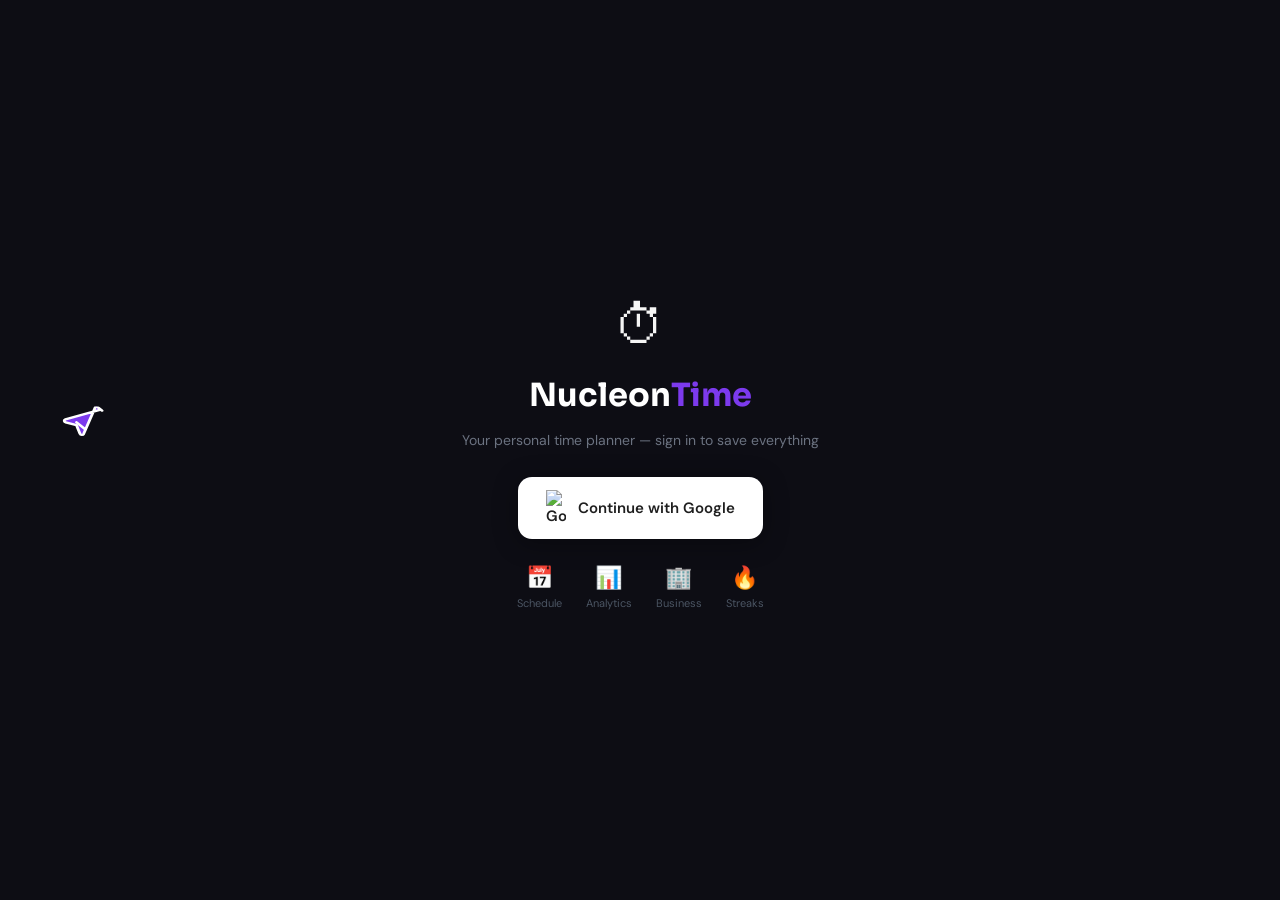
==== commit 31e2f566: "Add files via upload" ====
--- a/index.html
+++ b/index.html
@@ -3,7 +3,7 @@
 <head>
 <meta charset="UTF-8"/>
 <meta name="viewport" content="width=device-width,initial-scale=1.0"/>
-<title>TimeFlow</title>
+<title>NucleonTime</title>
 <link href="https://fonts.googleapis.com/css2?family=Sora:wght@300;400;500;600;700&family=DM+Sans:opsz,wght@9..40,300;9..40,400;9..40,500;9..40,600&family=DM+Mono:wght@400;500&display=swap" rel="stylesheet"/>
 <link rel="stylesheet" href="./styles.css"/>
 <script src="https://www.gstatic.com/firebasejs/10.12.0/firebase-app-compat.js"></script>
@@ -28,7 +28,7 @@
 <!-- LOGIN SCREEN -->
 <div id="login-screen">
   <div class="login-logo">⏱</div>
-  <div class="login-title">Time<span>Flow</span></div>
+  <div class="login-title">Nucleon<span>Time</span></div>
   <div class="login-sub">Your personal time planner — sign in to save everything</div>
   <button id="google-login-btn">
     <img src="https://www.gstatic.com/firebasejs/ui/2.0.0/images/auth/google.svg" width="20" alt="Google"/>
@@ -48,7 +48,7 @@
 <nav id="sidebar">
   <div class="sb-logo">
     <div class="sb-logo-icon">⏱</div>
-    <div class="sb-logo-text">Time<span>Flow</span></div>
+    <div class="sb-logo-text">Nucleon<span>Time</span></div>
   </div>
   <div class="sb-user" onclick="switchView('profile')">
     <div class="sb-user-avatar" id="sb-av">🐱</div>
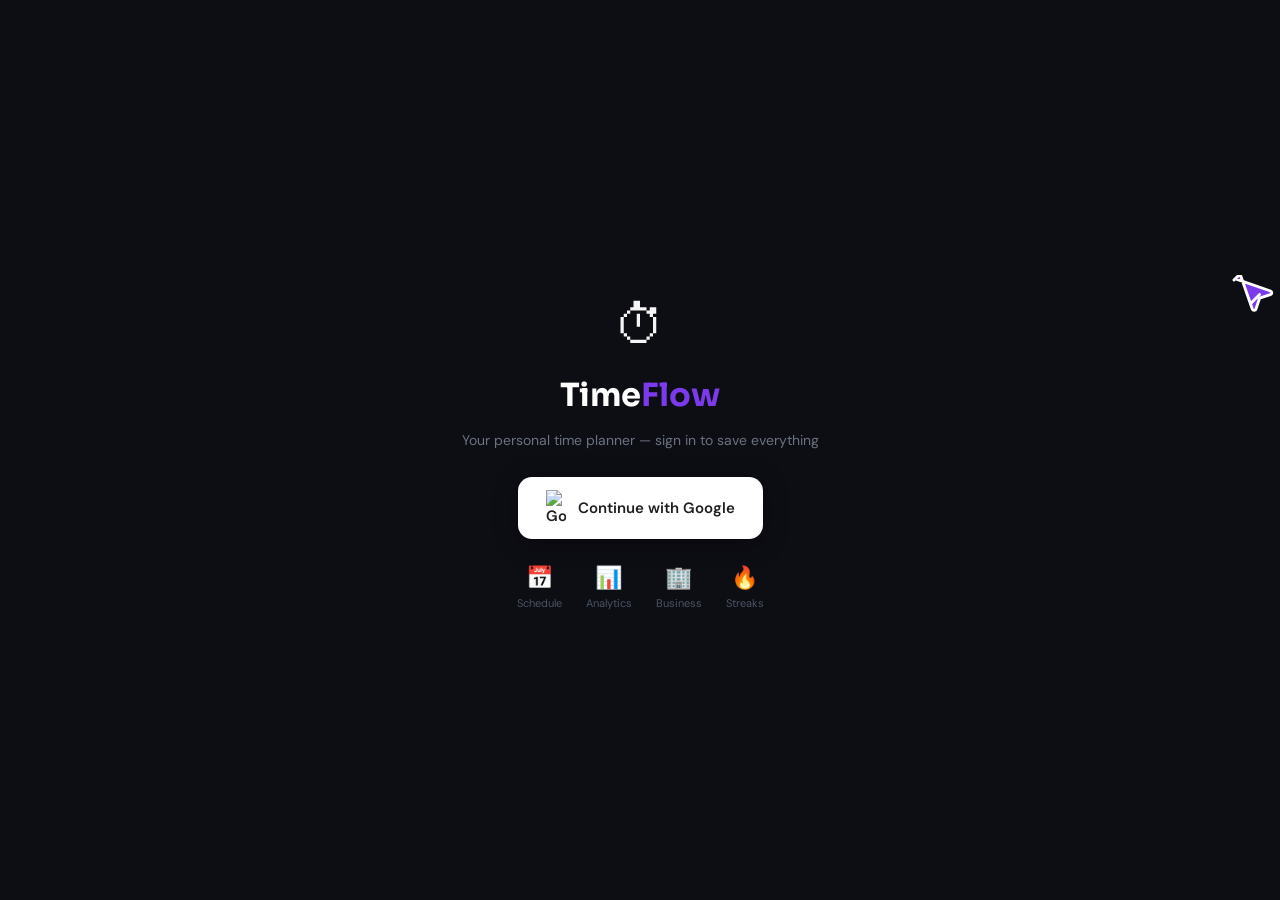
==== commit 770d1af8: "Add files via upload" ====
--- a/index.html
+++ b/index.html
@@ -3,7 +3,7 @@
 <head>
 <meta charset="UTF-8"/>
 <meta name="viewport" content="width=device-width,initial-scale=1.0"/>
-<title>NucleonTime</title>
+<title>TimeFlow</title>
 <link href="https://fonts.googleapis.com/css2?family=Sora:wght@300;400;500;600;700&family=DM+Sans:opsz,wght@9..40,300;9..40,400;9..40,500;9..40,600&family=DM+Mono:wght@400;500&display=swap" rel="stylesheet"/>
 <link rel="stylesheet" href="./styles.css"/>
 <script src="https://www.gstatic.com/firebasejs/10.12.0/firebase-app-compat.js"></script>
@@ -28,7 +28,7 @@
 <!-- LOGIN SCREEN -->
 <div id="login-screen">
   <div class="login-logo">⏱</div>
-  <div class="login-title">Nucleon<span>Time</span></div>
+  <div class="login-title">Time<span>Flow</span></div>
   <div class="login-sub">Your personal time planner — sign in to save everything</div>
   <button id="google-login-btn">
     <img src="https://www.gstatic.com/firebasejs/ui/2.0.0/images/auth/google.svg" width="20" alt="Google"/>
@@ -48,7 +48,7 @@
 <nav id="sidebar">
   <div class="sb-logo">
     <div class="sb-logo-icon">⏱</div>
-    <div class="sb-logo-text">Nucleon<span>Time</span></div>
+    <div class="sb-logo-text">Time<span>Flow</span></div>
   </div>
   <div class="sb-user" onclick="switchView('profile')">
     <div class="sb-user-avatar" id="sb-av">🐱</div>
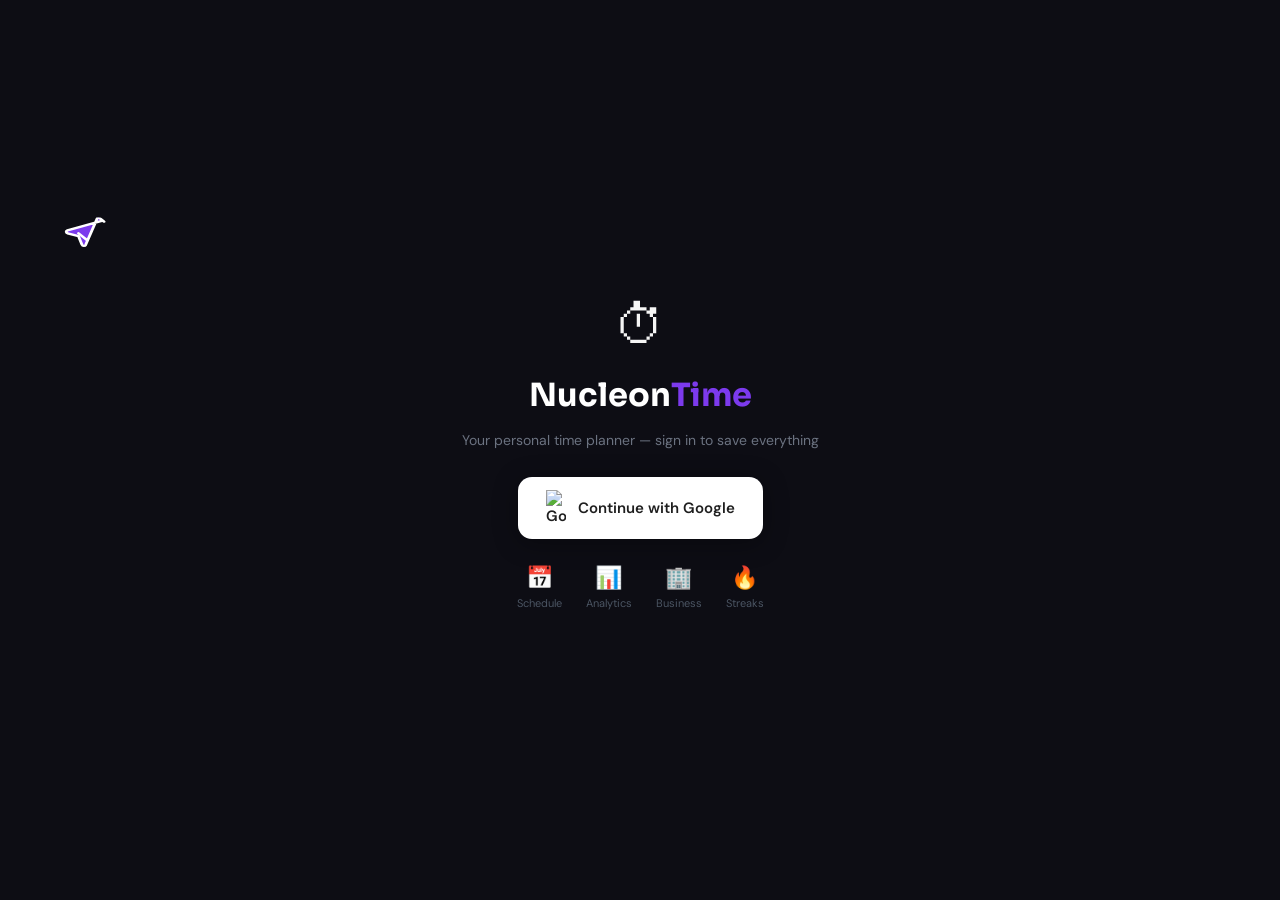
==== commit f19a0514: "Add files via upload" ====
--- a/index.html
+++ b/index.html
@@ -3,7 +3,7 @@
 <head>
 <meta charset="UTF-8"/>
 <meta name="viewport" content="width=device-width,initial-scale=1.0"/>
-<title>TimeFlow</title>
+<title>NucleonTime</title>
 <link href="https://fonts.googleapis.com/css2?family=Sora:wght@300;400;500;600;700&family=DM+Sans:opsz,wght@9..40,300;9..40,400;9..40,500;9..40,600&family=DM+Mono:wght@400;500&display=swap" rel="stylesheet"/>
 <link rel="stylesheet" href="./styles.css"/>
 <script src="https://www.gstatic.com/firebasejs/10.12.0/firebase-app-compat.js"></script>
@@ -28,7 +28,7 @@
 <!-- LOGIN SCREEN -->
 <div id="login-screen">
   <div class="login-logo">⏱</div>
-  <div class="login-title">Time<span>Flow</span></div>
+  <div class="login-title">Nucleon<span>Time</span></div>
   <div class="login-sub">Your personal time planner — sign in to save everything</div>
   <button id="google-login-btn">
     <img src="https://www.gstatic.com/firebasejs/ui/2.0.0/images/auth/google.svg" width="20" alt="Google"/>
@@ -48,7 +48,7 @@
 <nav id="sidebar">
   <div class="sb-logo">
     <div class="sb-logo-icon">⏱</div>
-    <div class="sb-logo-text">Time<span>Flow</span></div>
+    <div class="sb-logo-text">Nucleon<span>Time</span></div>
   </div>
   <div class="sb-user" onclick="switchView('profile')">
     <div class="sb-user-avatar" id="sb-av">🐱</div>
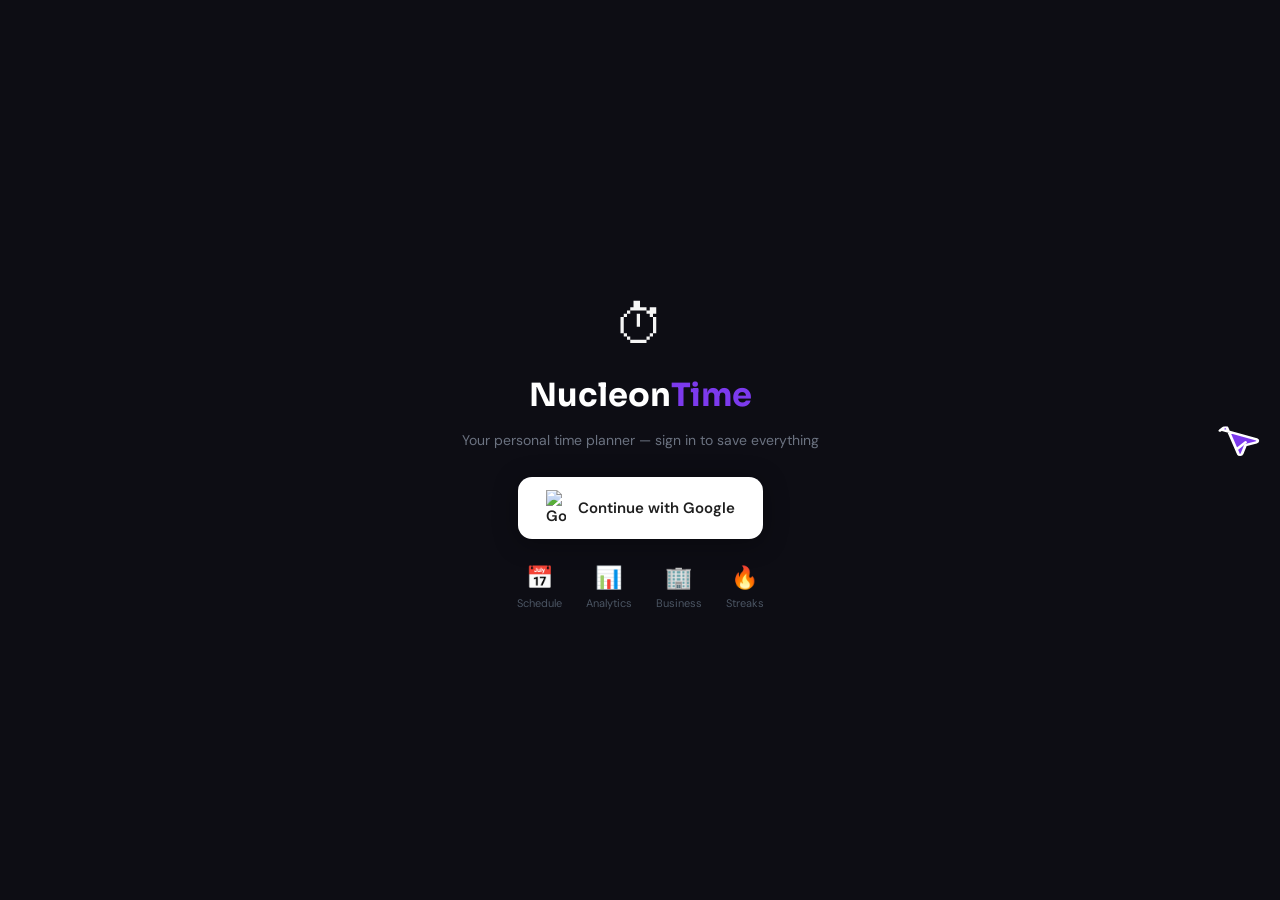
==== commit c0fe75ba: "feat: implement massive 5-feature UI/UX update - **Dual-Category Blocks:** Refactored `js/blocks.js`" ====
--- a/index.html
+++ b/index.html
@@ -75,6 +75,7 @@
       <div class="sb-nav-section-label">Work</div>
       <button class="nav-item"        data-view="business"        onclick="switchView('business')">       <span class="ni">🏢</span>Business</button>
       <button class="nav-item"        data-view="employees"       onclick="switchView('employees')">      <span class="ni">💼</span>Employees</button>
+      <button class="nav-item"        data-view="news"            onclick="switchView('news')">           <span class="ni">📰</span>News</button>
     </div>
   </div>
   <div class="sb-streak" id="sb-streak-widget">
@@ -101,17 +102,30 @@
   <div id="topbar">
     <button class="topbar-hamburger" onclick="document.getElementById('sidebar').classList.toggle('collapsed')">☰</button>
     <div><div class="topbar-title" id="topbar-title">Schedule</div></div>
-    <div class="topbar-date-nav" id="date-nav">
+    <div class="topbar-date-nav" id="date-nav" style="margin-left: 10px;">
       <button class="dnav-arrow" onclick="changeDate(-1)">←</button>
       <button class="today-btn" onclick="goToday()">Today</button>
       <span id="dnav-label">Today</span>
       <button class="dnav-arrow" onclick="changeDate(1)">→</button>
     </div>
+
+    <!-- TIMER WIDGET -->
+    <div id="topbar-timer" style="display:flex; align-items:center; gap:8px; margin-left:auto; background:var(--card-bg); padding:4px 10px; border-radius:8px; border:1px solid var(--border);">
+      <select id="timer-mode-sel" onchange="toggleTimerMode()" style="background:transparent; border:none; color:var(--text); font-size:12px; font-weight:600; outline:none; cursor:pointer;">
+        <option value="pomodoro">Pomodoro (25m)</option>
+        <option value="stopwatch">Stopwatch</option>
+      </select>
+      <div id="timer-display" style="font-family:'DM Mono', monospace; font-size:14px; font-weight:700; color:var(--accent);">25:00</div>
+      <button id="timer-start-btn" onclick="toggleTimer()" style="background:var(--accent); color:#fff; border:none; border-radius:6px; padding:4px 8px; font-size:11px; font-weight:700; cursor:pointer;">Start</button>
+      <select id="timer-block-link" style="background:transparent; border:1px solid var(--border); color:var(--text); font-size:11px; outline:none; max-width:80px;">
+        <option value="">No Block Link</option>
+      </select>
+    </div>
     <button id="topbar-notif-btn" onclick="toggleNotif(event)">🔔<span id="topbar-notif-count" style="display:none"></span></button>
   </div>
 
   <!-- HOME VIEW -->
-  <div class="view active" id="view-home">
+  <div class="view active" id="view-home" style="background-image: url('https://images.unsplash.com/photo-1444703686981-a3abbc4d4fe3'); background-size: cover; background-position: center;">
     <div id="schedule-wrap">
       <div id="preset-bar">
         <span class="preset-bar-label">📌 Presets</span>
@@ -225,6 +239,15 @@
     <div class="view-scroll"><div class="view-inner" id="profile-inner"></div></div>
   </div>
 
+  <!-- NEWS FEED -->
+  <div class="view" id="view-news">
+    <div class="view-scroll"><div class="view-inner">
+      <div class="view-title">News Feed</div>
+      <div class="view-sub">Bi-Daily Malaysian & Global Updates</div>
+      <div id="news-feed-list" style="margin-top: 20px; display: flex; flex-direction: column; gap: 15px;"></div>
+    </div></div>
+  </div>
+
   <!-- EMPLOYEES FINANCES -->
   <div class="view" id="view-employees">
     <div class="view-scroll"><div class="view-inner"></div></div>
@@ -379,6 +402,7 @@
 <script src="./js/currency.js"></script>
 <script src="./js/employees.js"></script>
 <script src="./js/stories.js"></script>
+<script src="./js/news.js"></script>
 <script src="./js/ui.js"></script>
 </body>
 </html>
--- a/styles.css
+++ b/styles.css
@@ -1400,10 +1400,7 @@
 .story-edit-img-zone:hover {
   background: rgba(255,255,255,0.1);
 }
-.placeholder-icon {
-  font-size: 40px;
-  opacity: 0.5;
-}
+
 
 .story-edit-text-zone {
   position: absolute;
@@ -1421,10 +1418,10 @@
 }
 
 /* Specific Templates CSS */
-.story-tpl-polaroid { background: #f0f0f0; width:100%; height:100%; display:flex; flex-direction:column; align-items:center; padding-top: 40px; position: relative; }
+
 .polaroid-tape { position:absolute; top: 10px; left: 50%; transform: translateX(-50%) rotate(-2deg); width: 100px; height: 25px; background: rgba(255,255,255,0.4); box-shadow: 0 1px 3px rgba(0,0,0,0.2); z-index: 3; }
-.story-tpl-polaroid .story-edit-img-zone { position:relative; width: 300px; height: 300px; background:#000; box-shadow: inset 0 0 10px #000; }
-.story-tpl-polaroid .story-edit-text-zone { position:relative; width:300px; margin-top:20px; color:#333; font-family: 'Marker Felt', 'Comic Sans MS', cursive; font-size: 24px; text-align:center; }
+
+
 
 .story-tpl-win95 { background: #008080; width:100%; height:100%; display:flex; align-items:center; justify-content:center; }
 .win95-content { background:#c0c0c0; border: 2px solid; border-color: #fff #808080 #808080 #fff; padding: 2px; width: 300px; display:flex; flex-direction:column; }
@@ -1743,3 +1740,67 @@
 .story-linked-schedule-badge strong{display:block;font-size:12px;line-height:1.2;white-space:nowrap;overflow:hidden;text-overflow:ellipsis;max-width:100%;}
 .story-linked-schedule-badge small{display:block;font-size:10px;opacity:.82;margin-top:2px;}
 .story-viewer-content,.story-feed-preview{position:relative;}
+
+/* STORY PACK THEMES */
+.story-tpl-minimalist {
+  width: 100%; height: 100%; background-size: cover; background-position: center;
+  position: relative; background-color: #fafafa; color: #111; font-family: 'Inter', sans-serif;
+  display: flex; flex-direction: column; justify-content: center; align-items: center; padding: 30px; box-sizing: border-box;
+}
+.story-tpl-minimalist .story-edit-img-zone {
+  width: 100%; height: 50%; background-size: cover; background-position: center; border-radius: 12px;
+  background-color: #ececec; margin-bottom: 20px;
+}
+.story-tpl-minimalist .story-edit-text-zone {
+  font-size: 24px; font-weight: 300; text-align: center; line-height: 1.4; width: 100%;
+}
+
+.story-tpl-neon {
+  width: 100%; height: 100%; background-size: cover; background-position: center;
+  position: relative; background-color: #050505; color: #fff; font-family: 'Courier New', monospace;
+  display: flex; flex-direction: column; justify-content: center; align-items: center; padding: 30px; box-sizing: border-box;
+  text-shadow: 0 0 10px rgba(0, 255, 255, 0.8), 0 0 20px rgba(0, 255, 255, 0.4);
+}
+.story-tpl-neon .story-edit-img-zone {
+  width: 100%; height: 50%; background-size: cover; background-position: center; border: 2px solid cyan;
+  box-shadow: 0 0 15px cyan; background-color: #111; margin-bottom: 20px; border-radius: 8px;
+}
+.story-tpl-neon .story-edit-text-zone {
+  font-size: 28px; font-weight: bold; text-align: center; text-transform: uppercase; width: 100%;
+}
+
+.story-tpl-polaroid {
+  width: 100%; height: 100%; background-size: cover; background-position: center;
+  position: relative; background-color: #ddd; display: flex; flex-direction: column; align-items: center; padding-top: 50px;
+}
+.story-tpl-polaroid .polaroid-tape {
+  position: absolute; top: 20px; width: 100px; height: 30px; background: rgba(255,255,255,0.4);
+  transform: rotate(-3deg); z-index: 10; backdrop-filter: blur(2px); box-shadow: 0 1px 3px rgba(0,0,0,0.1);
+}
+.story-tpl-polaroid .story-edit-img-zone {
+  width: 80%; aspect-ratio: 1; background-color: #111; background-size: cover; background-position: center;
+  border: 15px solid white; border-bottom-width: 60px; box-shadow: 0 10px 20px rgba(0,0,0,0.2); position: relative;
+}
+.story-tpl-polaroid .story-edit-text-zone {
+  position: absolute; bottom: 15%; width: 80%; text-align: center; color: #333;
+  font-family: 'Marker Felt', 'Comic Sans MS', cursive; font-size: 24px; z-index: 10;
+}
+
+
+/* Glassmorphism for workspace */
+.grid-row {
+    background-color: rgba(20, 20, 20, 0.7) !important;
+    backdrop-filter: blur(10px);
+}
+.block {
+    backdrop-filter: blur(10px);
+}
+.block::before {
+    content: '';
+    position: absolute;
+    inset: 0;
+    background: rgba(20, 20, 20, 0.7);
+    pointer-events: none;
+    z-index: -1;
+    border-radius: inherit;
+}
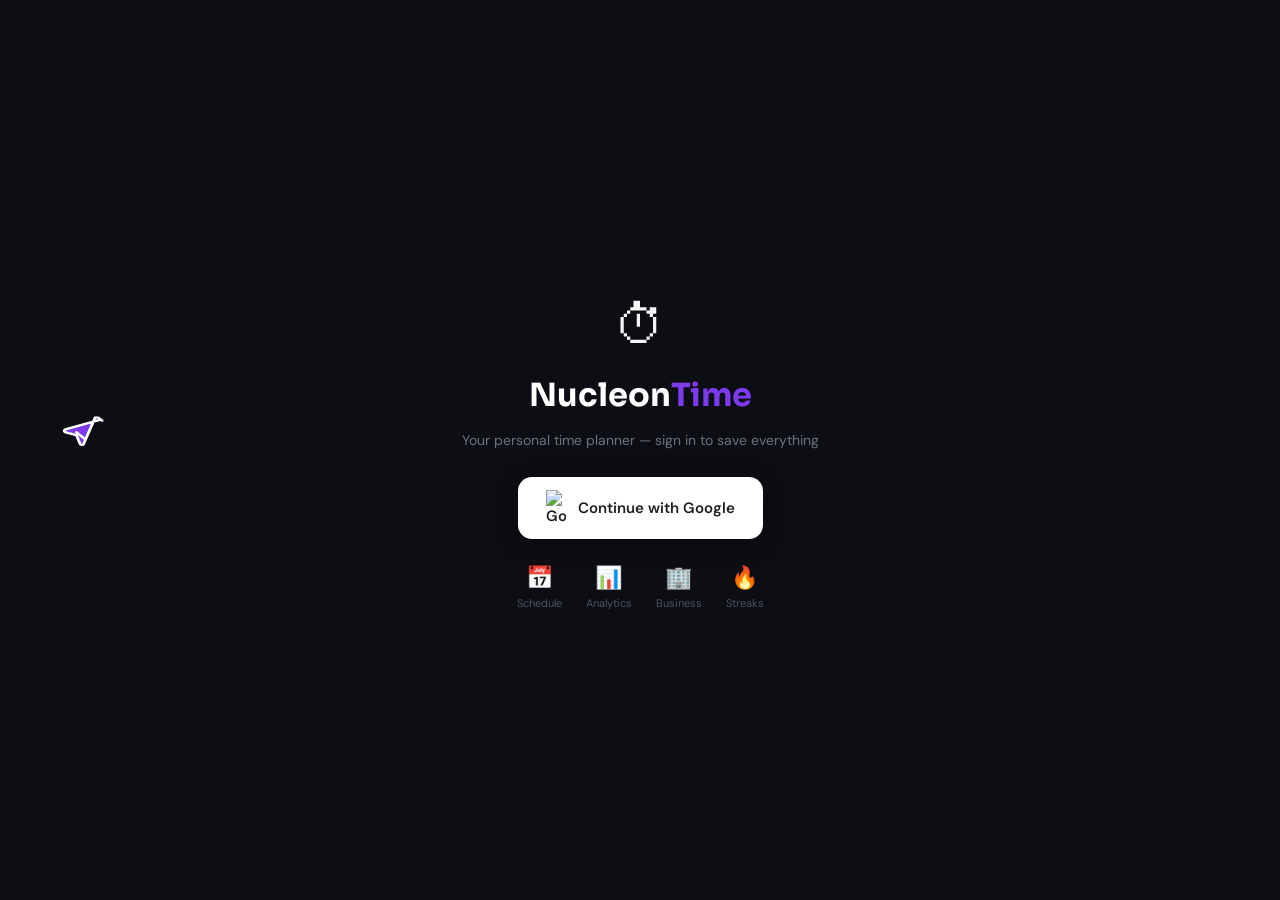
==== commit d135f8d7: "feat: simplify timeblock colors and add background customization - Removed gradient shading from tim" ====
--- a/index.html
+++ b/index.html
@@ -121,6 +121,7 @@
         <option value="">No Block Link</option>
       </select>
     </div>
+    <button id="topbar-bg-btn" onclick="showBgModal()" title="Customize Background">🎨</button>
     <button id="topbar-notif-btn" onclick="toggleNotif(event)">🔔<span id="topbar-notif-count" style="display:none"></span></button>
   </div>
 
--- a/styles.css
+++ b/styles.css
@@ -9,7 +9,7 @@
   --border2:rgba(255,255,255,.12);--sh:rgba(0,0,0,.46);
   --block-shadow:0 10px 28px rgba(0,0,0,.32);
   --glow:0 0 26px rgba(124,58,237,.22);
-  --row-h:64px;--sb-w:228px;--rp-w:286px;
+  --row-h:64px;--sb-w:228px;--rp-w:286px;--bg-overlay:rgba(0,0,0,0.4);
 }
 [data-theme="light"]{
   --bg:#F7F8FA;--sb-bg:#FFFFFF;--panel-bg:#FFFFFF;--card-bg:#F3F4F6;
@@ -17,7 +17,7 @@
   --text:#111827;--text2:#374151;--muted:#6B7280;--border:rgba(17,24,39,.08);
   --border2:rgba(17,24,39,.14);--sh:rgba(15,23,42,.10);
   --block-shadow:0 10px 28px rgba(17,24,39,.08);
-  --glow:0 0 18px rgba(124,58,237,.14);
+  --glow:0 0 18px rgba(124,58,237,.14);--bg-overlay:rgba(255,255,255,0.55);
 }
 
 /* ═══════════════════════════════════════════════
@@ -210,7 +210,7 @@
    SCHEDULE / HOME VIEW
 ═══════════════════════════════════════════════ */
 #view-home{flex-direction:row!important}
-#schedule-wrap{flex:1;display:flex;flex-direction:column;overflow:hidden;min-width:0}
+#schedule-wrap{flex:1;display:flex;flex-direction:column;overflow:hidden;min-width:0;background:var(--bg-overlay);backdrop-filter:blur(3px);}
 #ws-scroll{flex:1;overflow-y:auto;overflow-x:hidden;display:flex}
 #time-col{flex-shrink:0;width:52px;background:var(--sb-bg);border-right:1px solid var(--border);height:calc(var(--row-h)*24)}
 .time-label{
@@ -1804,3 +1804,10 @@
     z-index: -1;
     border-radius: inherit;
 }
+
+#topbar-bg-btn{
+  width:32px;height:32px;border-radius:8px;border:none;background:none;
+  color:var(--text2);font-size:17px;display:flex;align-items:center;justify-content:center;
+  position:relative;transition:background .15s;cursor:pointer;flex-shrink:0
+}
+#topbar-bg-btn:hover{background:var(--border)}
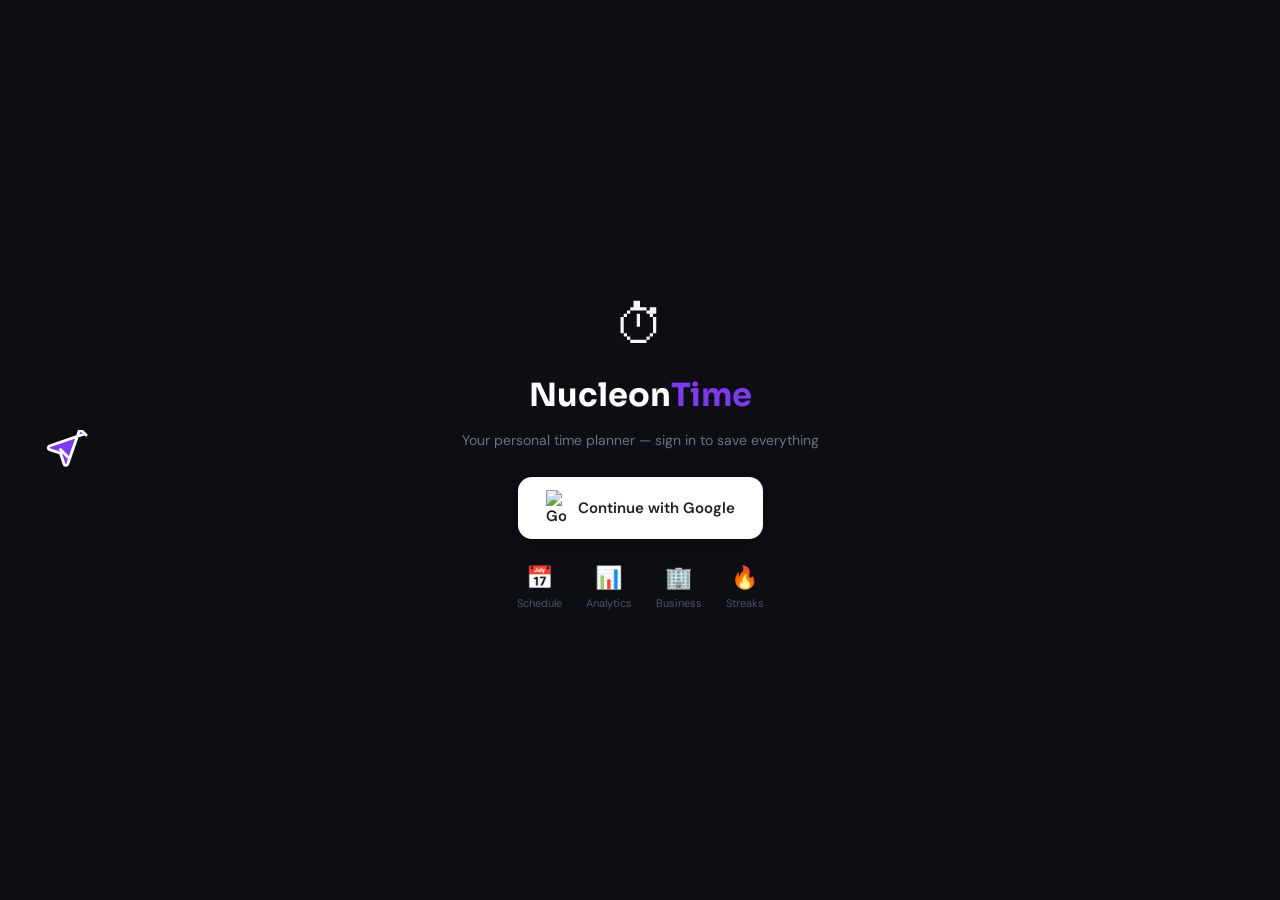
==== commit b77f5786: "fix: resolve workspace bugs, improve analytics, UX & social features Co-authored-by: moychingyaogrou" ====
--- a/index.html
+++ b/index.html
@@ -126,7 +126,7 @@
   </div>
 
   <!-- HOME VIEW -->
-  <div class="view active" id="view-home" style="background-image: url('https://images.unsplash.com/photo-1444703686981-a3abbc4d4fe3'); background-size: cover; background-position: center;">
+  <div class="view active" id="view-home">
     <div id="schedule-wrap">
       <div id="preset-bar">
         <span class="preset-bar-label">📌 Presets</span>
--- a/styles.css
+++ b/styles.css
@@ -173,7 +173,18 @@
 .view{display:none;flex:1;overflow:hidden;flex-direction:column}
 .view.active{display:flex}
 .view-scroll{flex:1;overflow-y:auto;overflow-x:hidden}
-.view-inner{padding:22px 24px;max-width:960px;margin:0 auto}
+.view-inner{
+  padding:22px 24px;
+  max-width:960px;
+  margin:0 auto;
+  background: var(--bg-overlay);
+  backdrop-filter: blur(8px);
+  -webkit-backdrop-filter: blur(8px);
+  border-radius: 16px;
+  min-height: 100%;
+}
+.view-scroll { padding: 16px; } /* Add some padding so the inner container isn't flush against the edges if the background is visible */
+
 .view-title{font-family:'Sora',sans-serif;font-size:20px;font-weight:700;margin-bottom:4px;letter-spacing:-.02em}
 .view-sub{font-size:12px;color:var(--muted);margin-bottom:22px}
 
@@ -1087,7 +1098,11 @@
   overflow-wrap: break-word;
   white-space: pre-wrap;     /* preserves \n and <br> line breaks */
   cursor: text;
-  overflow: visible;         /* no clipping when block is tall */
+  overflow: hidden;          /* Bug Fix: Prevent vanishing text blowing out of small blocks */
+  text-overflow: ellipsis;
+  display: -webkit-box;
+  -webkit-line-clamp: 10;
+  -webkit-box-orient: vertical;
   max-height: none !important; /* override old calc() constraint */
   padding-bottom: 20px;      /* room for +1h button */
 }
